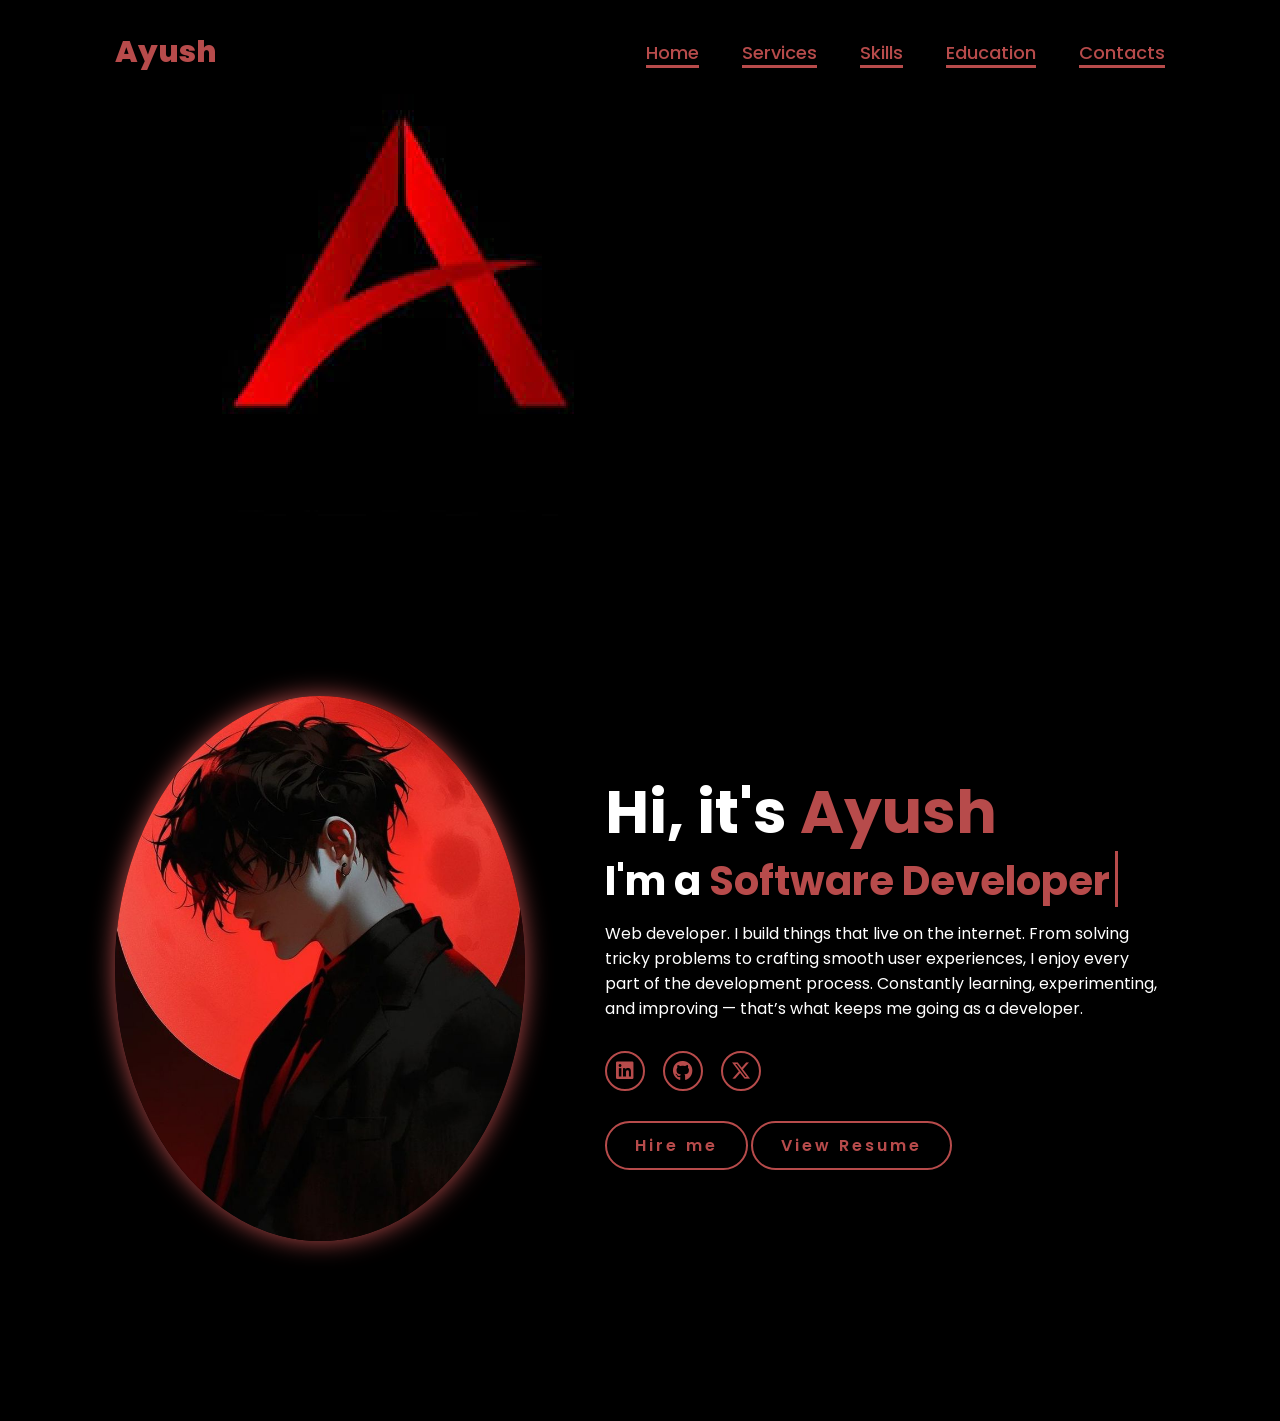
==== index.html @ 991b2d70 "Update favicon link to logo image Replaced favicon link with an image tag for logo." ====
<!DOCTYPE html>
<html lang="en">
<head>
    <meta charset="UTF-8">
    <meta name="viewport" content="width=device-width, initial-scale=1.0">
    <link rel="stylesheet" href="https://cdnjs.cloudflare.com/ajax/libs/font-awesome/6.5.2/css/all.min.css">
    <link rel="stylesheet" href="style.css">
  <img src="image.jpg" alt="Ayush logo image">
    <title>Ayush-Portfolio</title>
</head>
<body>
    <header>
        <a href="#" class="logo">Ayush</a>
        <nav>
            <a href="#" class="active">Home</a>
             <a href="#" class="active">Services</a>
              <a href="#" class="active">Skills</a>
               <a href="#" class="active">Education</a>
                <a href="#" class="active">Contacts</a>

        </nav>
    </header>

    <section class="home">
        <div class="home-img">
            <img src="main.jpg" alt="Ayush profile image">

        </div>
        <div class="home-content">
        <h1> Hi, it's <span>Ayush</span></h1>
        <h3 class="typing-text">I'm a <span></span></h3>
        <p>Web developer. I build things that live on the internet. From solving tricky problems to crafting smooth user experiences, I enjoy every part of the development process. Constantly learning, experimenting, and improving — that’s what keeps me going as a developer.</p>
        <div class="social-icons">

         <a href="https://www.linkedin.com/in/ayush-gopal-a963b8296/"><i class="fa-brands fa-linkedin"></i></a>
         <a href="https://github.com/ayushgopal17"><i class="fa-brands fa-github"></i></a>
         <a href="https://x.com/iamAyushgopal"><i class="fa-brands fa-x-twitter"></i></a>
            


        </div>
                <a href="mailto:ayushgopal17@gmail.com?subject=Hiring%20Opportunity&body=Hi%20Ayush," class="btn">
    Hire me
</a>
<a href="https://drive.google.com/file/d/1-T6yErHjsQB55HGmi9FDxPvSMKHCMNSR/view?usp=drive_link" target="_blank" class="btn">View Resume</a>
    </div>
    </section>
</body>
</html>
---- style.css ----
@import url('https://fonts.googleapis.com/css2?family=Poppins:wght@100;200;300;400;500;600&display=swap');


*{
    margin: 0;
    padding: 0;
    box-sizing: border-box;
    text-decoration: none;
    border: none;
    outline: none;
    font-family: 'Poppins',sans-serif;

}

html{
    font-size: 62.5%;

}

body{
    width: 100%;
    height: 100vh;
    overflow-x: hidden;
    background-color: black;
    color: white;

}

header{
    margin-top: 20px;
    position: fixed;
    top:0;
    left:0;
    width: 100%;
    padding: 1rem 9%;
    background: transparent;
    filter: drop-shadow(0 0 10px #000);
    display: flex;
    justify-content: space-between;
    align-items: center;
    z-index: 100;

}

.logo{
    font-size: 3rem;
    color: #b74b4b;
    font-weight: 800;
    cursor: pointer;
    transition: 0.5s ease;

}

.logo:hover{
    transform: scale(1.1);
}

nav a{
font-size: 1.8rem;
color: white;
margin-left: 4rem;
font-weight: 500;
transition: 0.3s ease;
border-bottom: 3px solid transparent;
}
nav a:hover,
nav a.active{
    color: #b74b4b;
    border-bottom: 3px solid #b74b4b;
}

@media(max-width:995px){
    nav{
        position: absolute;
        display: none;
        top:0;
        right:0;
        width:40%;
        border-left: 3px solid #b74b4b;
        border-bottom:3px solid #b74b4b ;
        border-bottom-left-radius: 2rem;

        padding: 1rem ;
        border-top:0.1rem solid rgba(0,0,0,0.1);

    }
 
    nav.active{
        display: block;
    }

    nav a{
        display: block;
        font-size: 2rem;
        margin: 3rem 0;
    }
    
    nav a:hover,
    nav a.active{
        padding: 1rem;
        border-radius: 0.5rem;
        border-bottom: 0.5rem solid #b74b4b;
     }
}
section{
    min-height: 100vh;
    padding: 5rem 9% 5rem;

}

.home{
    display: flex;
    justify-content: center;
    align-items: center;
    gap:8rem;
    background-color: black;

}

.home .home-content h1{

    font-size: 6rem;
    font-weight: 700;
    line-height: 1.3;

}
span{
    color: #b74b4b;
}

.home-content h3{
    font-size: 4rem;
    margin-bottom: 1rem;
    font-weight: 700;
}

.home-content p{
    font-size: 1.6rem;

}

.home-img {
border-radius: 50%;

}

.home-img img {
    position: relative;
    width: 32vw;
border-radius: 50%;
box-shadow: 0 0 25px  #b74b4b;
cursor: pointer;
transition: 0.2s linear;
}

.home-img img:hover{
    font-size: 1.8rem;
    font-weight: 500;
}

.social-icons a{
    display: inline-flex;
    justify-content: center;
    align-items: center;
    width: 4rem;
    height: 4rem;
    background-color: transparent;
    border: 0.2rem solid #b74b4b;
    font-size: 2rem ;
    border-radius: 50%;
    margin: 3rem 1.5rem 3rem 0;
    transition:0.3s ease;
    color: #b74b4b;

}

.social-icons a:hover{
    color: black;
    transform: scale(1.3) translateY(-5px);
    background-color: #b74b4b;
    box-shadow: 0  0 25px #b74b4b;
}

.btn{
    display: inline-block;
    padding: 1rem 2.8rem;
    background-color: black;
    border-radius: 4rem;
    font-size: 1.6rem;
    color: #b74b4b;
    letter-spacing: 0.3rem;
    font-weight: 600;
    border: 2px solid #b74b4b;
    transition: 0.3s ease;
    cursor: pointer;


}

.btn:hover{

    transform: scale3d(1.03);
    background-color: #b74b4b;
    color: black;
    box-shadow: 0 0 25px #b74b4b;

}

.typing-text{
    font-size: 34px;
    font-weight: 600;
    min-width: 280px;
}

.typing-text span{
position: relative;
}

.typing-text span::before{
    content: "Software Developer";
    color: #b74b4b;
    animation: words 20s infinite;
}

.typing-text span::after{
    content: "";
    position: absolute;
    height: 100%;
    border-left: 3px solid #b74b4b;
    right: -8px;
    animation: cursor 0.6s infinite;
}

@keyframes cursor {
    to{
        border-left: 3px solid #b74b4b;
    }
    
}

@keyframes words {
    0%,20%{
        content: "WEB Developer";
    }
    
    
    81%,100%{
        content: "Open Source Contributor";
    }
    61%,80%{
        content: "Devops Aspirant";
    }
    21%,40%{
        content: "BACKEND Developer";
    }

}

@media(max-width:1000px){
    .home{
        gap:4rem;
    }
}

@media(max-width:995px){
    .home{
        flex-direction: column;
        margin: 5rem 4rem;

    }
    .home .home-content h3{
        font-size: 2.5rem;
    }
   .home-content h1{
    font-size: 5rem;

   }

   .home-img img{
    width:70vw;
    margin-top: 4rem;

   }
}
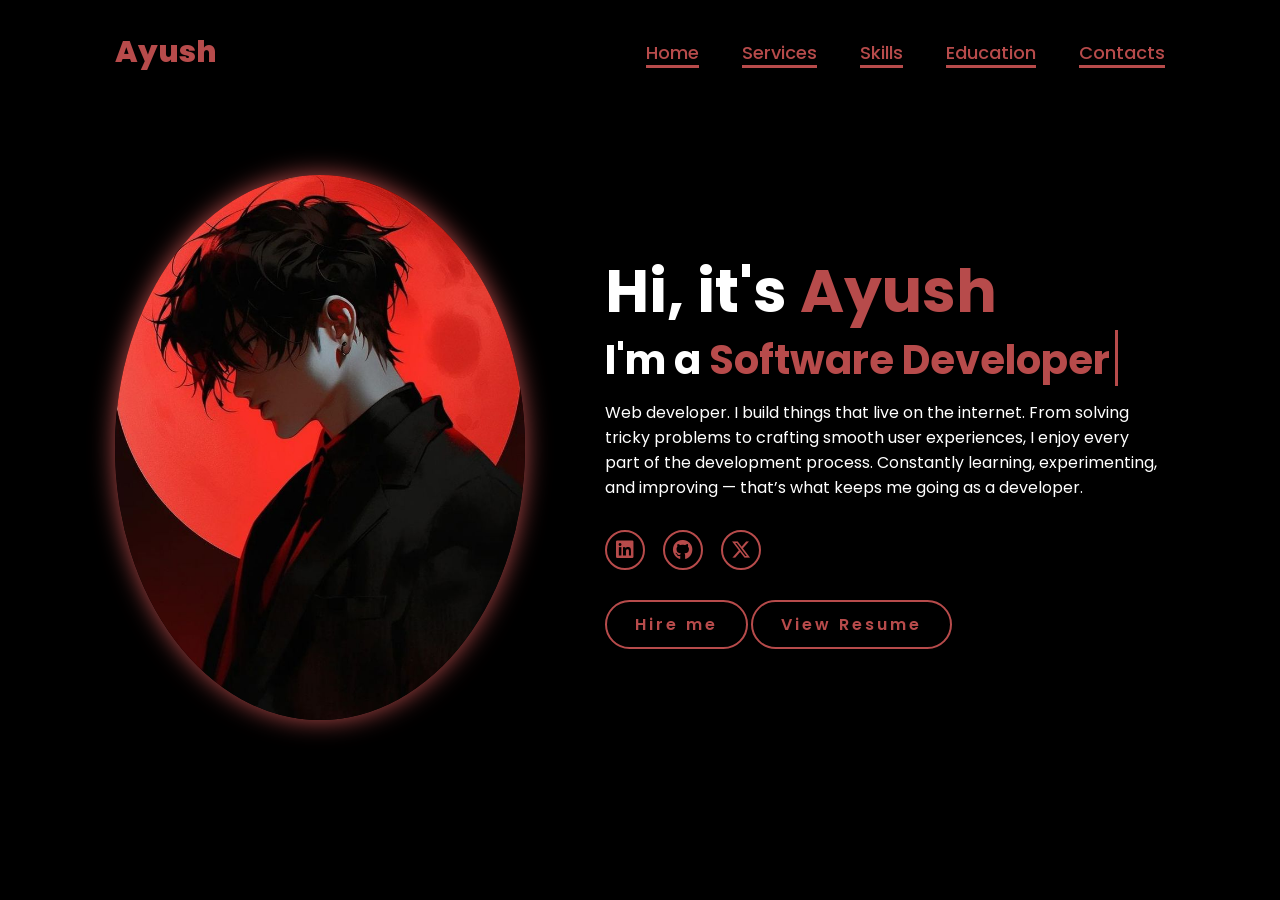
==== commit d91db1d0: "Update favicon link in index.html Replaced logo image with favicon link in the head section." ====
--- a/index.html
+++ b/index.html
@@ -5,7 +5,7 @@
     <meta name="viewport" content="width=device-width, initial-scale=1.0">
     <link rel="stylesheet" href="https://cdnjs.cloudflare.com/ajax/libs/font-awesome/6.5.2/css/all.min.css">
     <link rel="stylesheet" href="style.css">
-  <img src="image.jpg" alt="Ayush logo image">
+    <link rel="icon" href="image.jpg">
     <title>Ayush-Portfolio</title>
 </head>
 <body>
--- a/style.css
+++ b/style.css
@@ -248,7 +248,7 @@
         content: "Open Source Contributor";
     }
     61%,80%{
-        content: "Devops Aspirant";
+        content: "Devops Learner";
     }
     21%,40%{
         content: "BACKEND Developer";
@@ -281,4 +281,4 @@
     margin-top: 4rem;
 
    }
-}+}
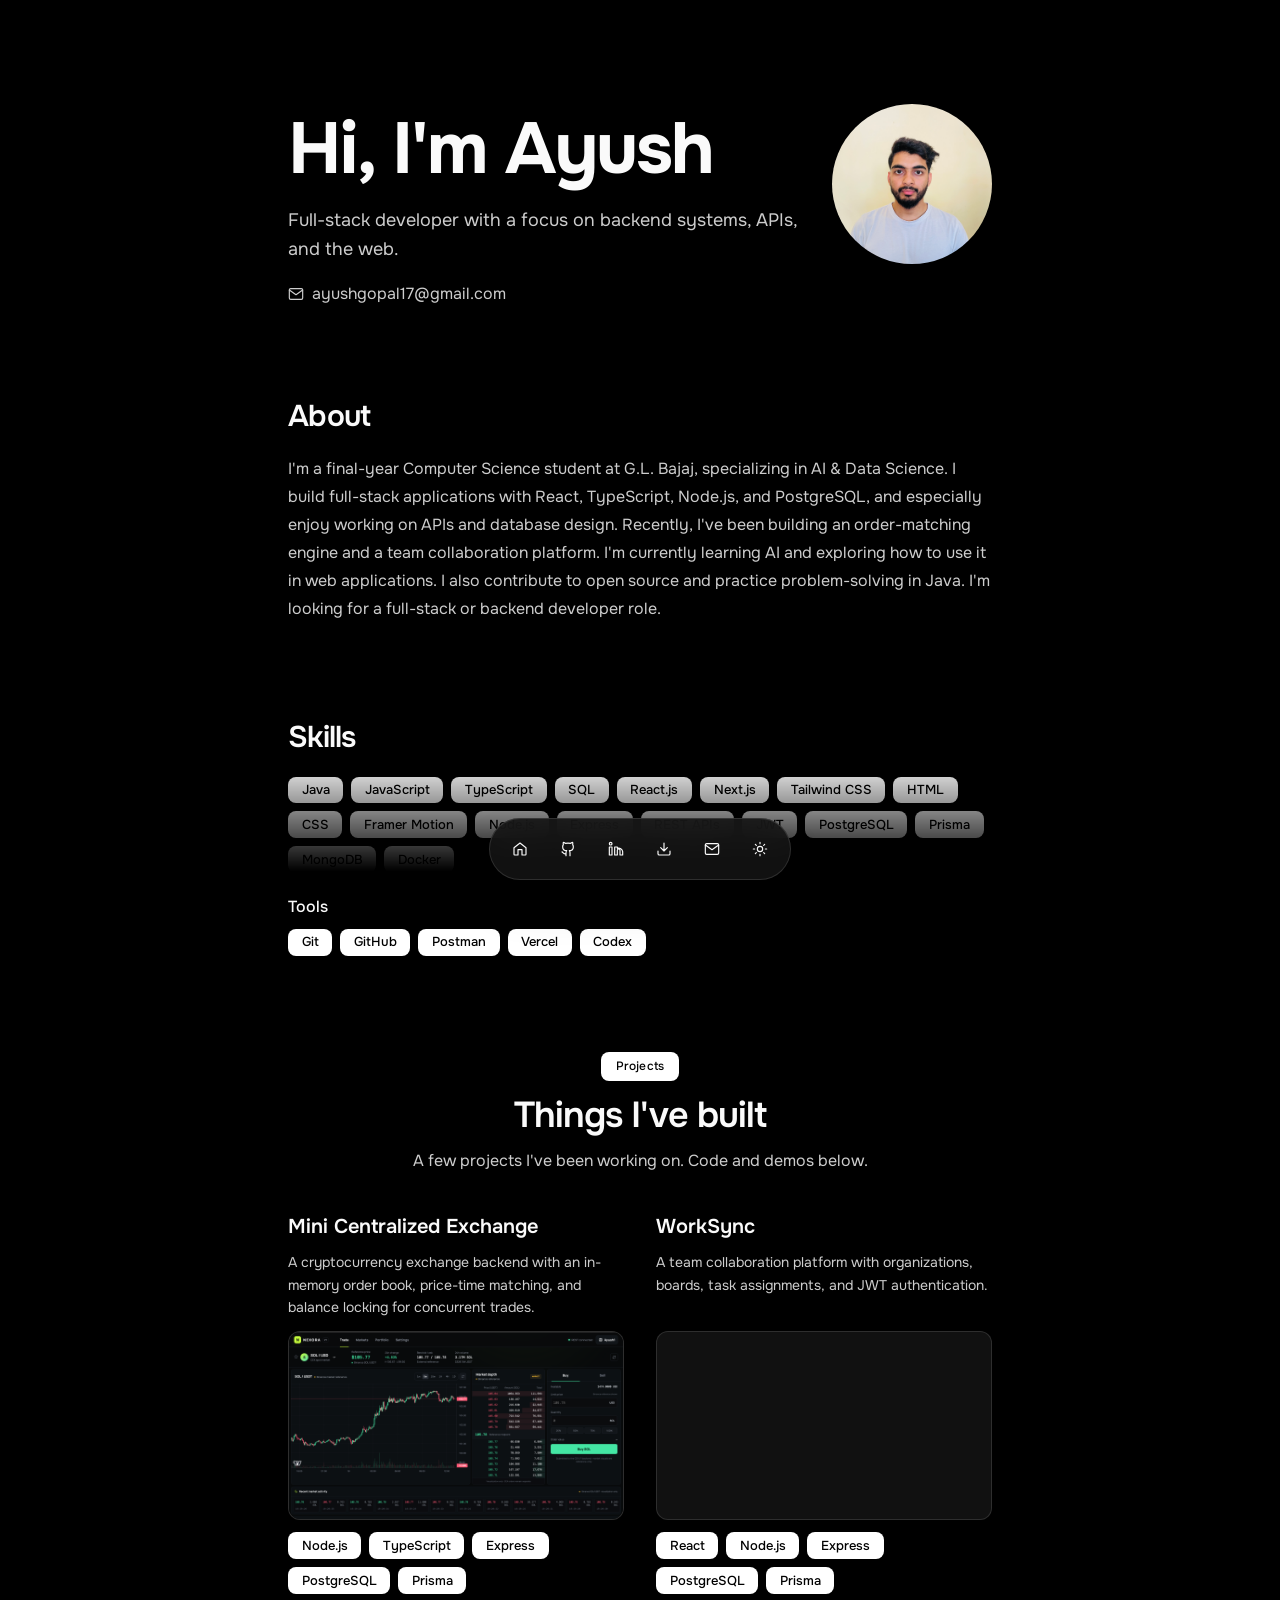
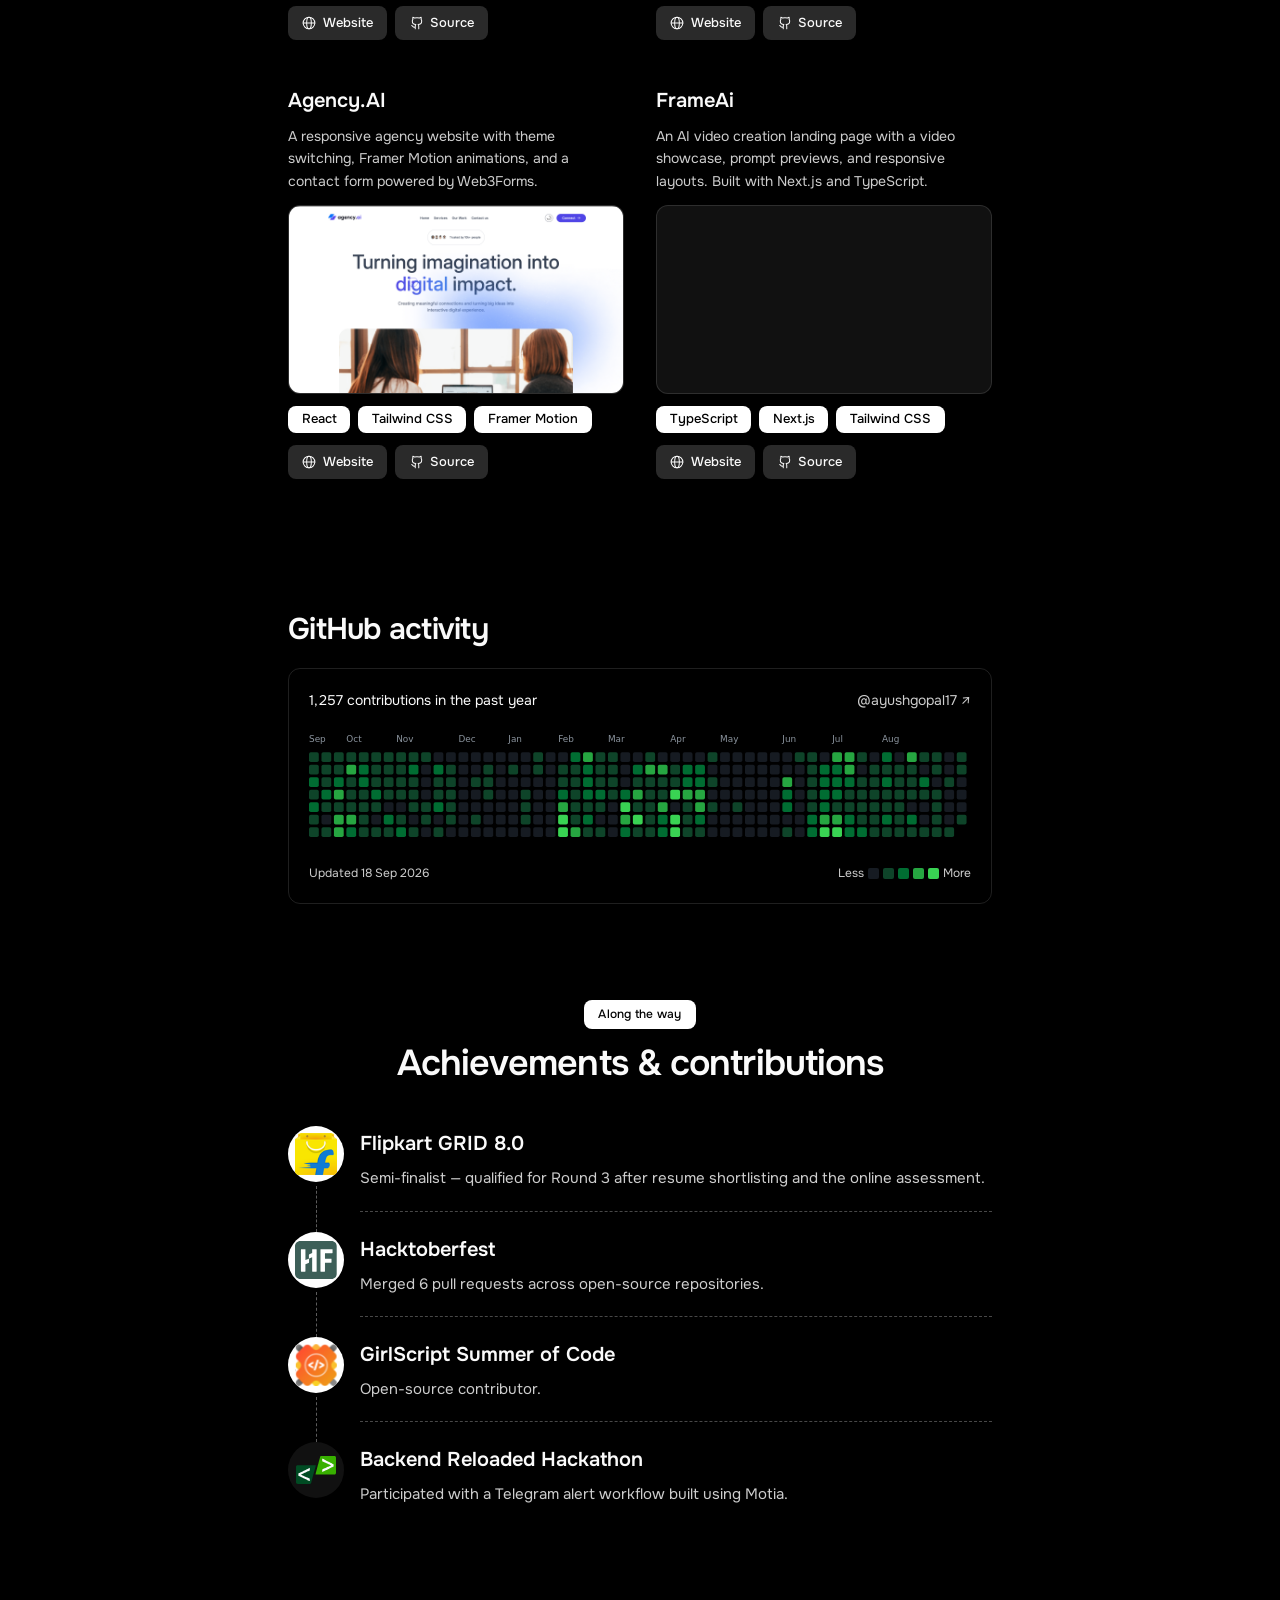
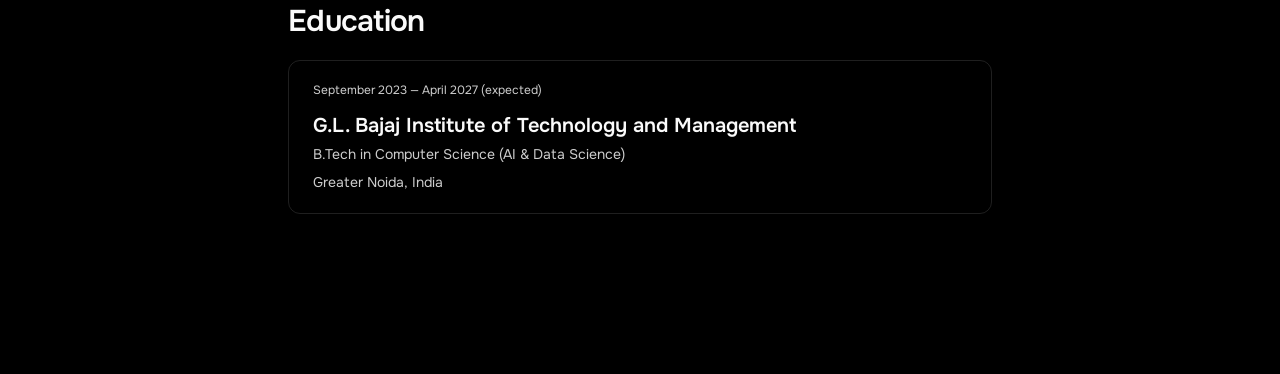
==== commit 1374426f: "made portfolio v2" ====
--- a/index.html
+++ b/index.html
@@ -1,49 +1,51 @@
-<!DOCTYPE html>
-<html lang="en">
+<!doctype html>
+<html lang="en" class="dark">
 <head>
-    <meta charset="UTF-8">
-    <meta name="viewport" content="width=device-width, initial-scale=1.0">
-    <link rel="stylesheet" href="https://cdnjs.cloudflare.com/ajax/libs/font-awesome/6.5.2/css/all.min.css">
-    <link rel="stylesheet" href="style.css">
-    <link rel="icon" href="image.jpg">
-    <title>Ayush-Portfolio</title>
+<meta charset="UTF-8">
+<meta name="viewport" content="width=device-width, initial-scale=1">
+<meta name="theme-color" content="#000000">
+<meta name="description" content="Ayush Gopal — full-stack and backend developer working with TypeScript, React, Node.js, and PostgreSQL.">
+<title>Ayush Gopal — Full-stack Developer</title>
+<link rel="icon" href="favicon.svg" type="image/svg+xml">
+<link rel="preconnect" href="https://fonts.googleapis.com">
+<link rel="preconnect" href="https://fonts.gstatic.com" crossorigin>
+<link href="https://fonts.googleapis.com/css2?family=Onest:wght@400;500;600;700&display=swap" rel="stylesheet">
+<link rel="stylesheet" href="style.css">
+<script src="script.js" defer></script>
 </head>
 <body>
-    <header>
-        <a href="#" class="logo">Ayush</a>
-        <nav>
-            <a href="#" class="active">Home</a>
-             <a href="#" class="active">Services</a>
-              <a href="#" class="active">Skills</a>
-               <a href="#" class="active">Education</a>
-                <a href="#" class="active">Contacts</a>
-
-        </nav>
-    </header>
-
-    <section class="home">
-        <div class="home-img">
-            <img src="main.jpg" alt="Ayush profile image">
-
-        </div>
-        <div class="home-content">
-        <h1> Hi, it's <span>Ayush</span></h1>
-        <h3 class="typing-text">I'm a <span></span></h3>
-        <p>Web developer. I build things that live on the internet. From solving tricky problems to crafting smooth user experiences, I enjoy every part of the development process. Constantly learning, experimenting, and improving — that’s what keeps me going as a developer.</p>
-        <div class="social-icons">
-
-         <a href="https://www.linkedin.com/in/ayush-gopal-a963b8296/"><i class="fa-brands fa-linkedin"></i></a>
-         <a href="https://github.com/ayushgopal17"><i class="fa-brands fa-github"></i></a>
-         <a href="https://x.com/iamAyushgopal"><i class="fa-brands fa-x-twitter"></i></a>
-            
-
-
-        </div>
-                <a href="mailto:ayushgopal17@gmail.com?subject=Hiring%20Opportunity&body=Hi%20Ayush," class="btn">
-    Hire me
-</a>
-<a href="https://drive.google.com/file/d/1-T6yErHjsQB55HGmi9FDxPvSMKHCMNSR/view?usp=drive_link" target="_blank" class="btn">View Resume</a>
-    </div>
-    </section>
+<a class="skip-link" href="#main">Skip to content</a>
+<main id="main">
+<section class="hero" id="home">
+<div class="hero-copy"><h1>Hi, I'm Ayush</h1><p class="tagline">Full-stack developer with a focus on backend systems, APIs, and the web.</p>
+<button class="email-button" data-copy-email><svg viewBox="0 0 24 24" fill="none" stroke="currentColor" stroke-width="1.75" stroke-linecap="round" stroke-linejoin="round" aria-hidden="true"><rect x="2" y="4" width="20" height="16" rx="2"/><path d="m22 6-10 7L2 6"/></svg><span>ayushgopal17@gmail.com</span></button></div>
+<img class="avatar" src="assets/profile.jpg" alt="Ayush Gopal" width="160" height="160">
+</section>
+<section id="about" class="reveal"><h2>About</h2><p class="about-copy">I'm a final-year Computer Science student at G.L. Bajaj, specializing in AI & Data Science. I build full-stack applications with React, TypeScript, Node.js, and PostgreSQL, and especially enjoy working on APIs and database design. Recently, I've been building an order-matching engine and a team collaboration platform. I'm currently learning AI and exploring how to use it in web applications. I also contribute to open source and practice problem-solving in Java. I'm looking for a full-stack or backend developer role.</p></section>
+<section id="skills" class="reveal"><h2>Skills</h2><div class="tags skills"><span class="pill-tag">Java</span><span class="pill-tag">JavaScript</span><span class="pill-tag">TypeScript</span><span class="pill-tag">SQL</span><span class="pill-tag">React.js</span><span class="pill-tag">Next.js</span><span class="pill-tag">Tailwind CSS</span><span class="pill-tag">HTML</span><span class="pill-tag">CSS</span><span class="pill-tag">Framer Motion</span><span class="pill-tag">Node.js</span><span class="pill-tag">Express</span><span class="pill-tag">REST APIs</span><span class="pill-tag">JWT</span><span class="pill-tag">PostgreSQL</span><span class="pill-tag">Prisma</span><span class="pill-tag">MongoDB</span><span class="pill-tag">Docker</span></div><h3 class="tools-heading">Tools</h3><div class="tags"><span class="pill-tag">Git</span><span class="pill-tag">GitHub</span><span class="pill-tag">Postman</span><span class="pill-tag">Vercel</span><span class="pill-tag">Codex</span></div></section>
+<section id="projects"><div class="section-heading reveal"><span class="section-badge">Projects</span><h2>Things I've built</h2><p>A few projects I've been working on. Code and demos below.</p></div><div class="projects"><article class="project reveal"><h3>Mini Centralized Exchange</h3><p>A cryptocurrency exchange backend with an in-memory order book, price-time matching, and balance locking for concurrent trades.</p><a class="project-preview preview-exchange" href="https://centralised-exchange-one.vercel.app" target="_blank" rel="noopener noreferrer" aria-label="Visit Mini Centralized Exchange live website"><img src="assets/projects/exchange.png" alt="Mini Centralized Exchange website screenshot" width="2880" height="1800" loading="lazy" decoding="async"></a><div class="tags"><span class="pill-tag">Node.js</span><span class="pill-tag">TypeScript</span><span class="pill-tag">Express</span><span class="pill-tag">PostgreSQL</span><span class="pill-tag">Prisma</span></div><div class="project-links"><a class="link-pill" href="https://centralised-exchange-one.vercel.app" target="_blank" rel="noopener noreferrer"><svg viewBox="0 0 24 24" fill="none" stroke="currentColor" stroke-width="1.75" stroke-linecap="round" stroke-linejoin="round" aria-hidden="true"><circle cx="12" cy="12" r="10"/><ellipse cx="12" cy="12" rx="4" ry="10"/><path d="M2 12h20"/></svg>Website</a><a class="link-pill" href="https://github.com/ayushgopal17/cex-v1" target="_blank" rel="noopener noreferrer"><svg viewBox="0 0 24 24" fill="none" stroke="currentColor" stroke-width="1.75" stroke-linecap="round" stroke-linejoin="round" aria-hidden="true"><path d="M9 19c-4.3 1.3-4.3-2.2-6-2.7M15 22v-4a4.8 4.8 0 0 0-1-3.5c3 0 6-2 6-5.5.08-1.25-.27-2.48-1-3.5.28-1.15.28-2.35 0-3.5 0 0-1 0-3 1.5-2.64-.5-5.36-.5-8 0C6 2 5 2 5 2c-.3 1.15-.3 2.35 0 3.5A5.4 5.4 0 0 0 4 9c0 3.5 3 5.5 6 5.5-.7.9-1 2-1 3.5v4"/></svg>Source</a></div></article>
+<article class="project reveal"><h3>WorkSync</h3><p>A team collaboration platform with organizations, boards, task assignments, and JWT authentication.</p><a class="project-preview preview-worksync" href="https://work-sync-peach.vercel.app" target="_blank" rel="noopener noreferrer" aria-label="Visit WorkSync live website"><img src="assets/projects/worksync.png" alt="WorkSync website screenshot" width="2880" height="1800" loading="lazy" decoding="async"></a><div class="tags"><span class="pill-tag">React</span><span class="pill-tag">Node.js</span><span class="pill-tag">Express</span><span class="pill-tag">PostgreSQL</span><span class="pill-tag">Prisma</span></div><div class="project-links"><a class="link-pill" href="https://work-sync-peach.vercel.app" target="_blank" rel="noopener noreferrer"><svg viewBox="0 0 24 24" fill="none" stroke="currentColor" stroke-width="1.75" stroke-linecap="round" stroke-linejoin="round" aria-hidden="true"><circle cx="12" cy="12" r="10"/><ellipse cx="12" cy="12" rx="4" ry="10"/><path d="M2 12h20"/></svg>Website</a><a class="link-pill" href="https://github.com/ayushgopal17/WorkSync" target="_blank" rel="noopener noreferrer"><svg viewBox="0 0 24 24" fill="none" stroke="currentColor" stroke-width="1.75" stroke-linecap="round" stroke-linejoin="round" aria-hidden="true"><path d="M9 19c-4.3 1.3-4.3-2.2-6-2.7M15 22v-4a4.8 4.8 0 0 0-1-3.5c3 0 6-2 6-5.5.08-1.25-.27-2.48-1-3.5.28-1.15.28-2.35 0-3.5 0 0-1 0-3 1.5-2.64-.5-5.36-.5-8 0C6 2 5 2 5 2c-.3 1.15-.3 2.35 0 3.5A5.4 5.4 0 0 0 4 9c0 3.5 3 5.5 6 5.5-.7.9-1 2-1 3.5v4"/></svg>Source</a></div></article>
+<article class="project reveal"><h3>Agency.AI</h3><p>A responsive agency website with theme switching, Framer Motion animations, and a contact form powered by Web3Forms.</p><a class="project-preview preview-agency" href="https://agency-ai-eight-chi.vercel.app" target="_blank" rel="noopener noreferrer" aria-label="Visit Agency.AI live website"><img src="assets/projects/agency.png" alt="Agency.AI website screenshot" width="2880" height="1800" loading="lazy" decoding="async"></a><div class="tags"><span class="pill-tag">React</span><span class="pill-tag">Tailwind CSS</span><span class="pill-tag">Framer Motion</span></div><div class="project-links"><a class="link-pill" href="https://agency-ai-eight-chi.vercel.app" target="_blank" rel="noopener noreferrer"><svg viewBox="0 0 24 24" fill="none" stroke="currentColor" stroke-width="1.75" stroke-linecap="round" stroke-linejoin="round" aria-hidden="true"><circle cx="12" cy="12" r="10"/><ellipse cx="12" cy="12" rx="4" ry="10"/><path d="M2 12h20"/></svg>Website</a><a class="link-pill" href="https://github.com/ayushgopal17/Agency-ai" target="_blank" rel="noopener noreferrer"><svg viewBox="0 0 24 24" fill="none" stroke="currentColor" stroke-width="1.75" stroke-linecap="round" stroke-linejoin="round" aria-hidden="true"><path d="M9 19c-4.3 1.3-4.3-2.2-6-2.7M15 22v-4a4.8 4.8 0 0 0-1-3.5c3 0 6-2 6-5.5.08-1.25-.27-2.48-1-3.5.28-1.15.28-2.35 0-3.5 0 0-1 0-3 1.5-2.64-.5-5.36-.5-8 0C6 2 5 2 5 2c-.3 1.15-.3 2.35 0 3.5A5.4 5.4 0 0 0 4 9c0 3.5 3 5.5 6 5.5-.7.9-1 2-1 3.5v4"/></svg>Source</a></div></article>
+<article class="project reveal"><h3>FrameAi</h3><p>An AI video creation landing page with a video showcase, prompt previews, and responsive layouts. Built with Next.js and TypeScript.</p><a class="project-preview preview-frameai" href="https://frame-ai-ruddy.vercel.app" target="_blank" rel="noopener noreferrer" aria-label="Visit FrameAi live website"><img src="assets/projects/frameai.png" alt="FrameAi website screenshot" width="2880" height="1800" loading="lazy" decoding="async"></a><div class="tags"><span class="pill-tag">TypeScript</span><span class="pill-tag">Next.js</span><span class="pill-tag">Tailwind CSS</span></div><div class="project-links"><a class="link-pill" href="https://frame-ai-ruddy.vercel.app" target="_blank" rel="noopener noreferrer"><svg viewBox="0 0 24 24" fill="none" stroke="currentColor" stroke-width="1.75" stroke-linecap="round" stroke-linejoin="round" aria-hidden="true"><circle cx="12" cy="12" r="10"/><ellipse cx="12" cy="12" rx="4" ry="10"/><path d="M2 12h20"/></svg>Website</a><a class="link-pill" href="https://github.com/ayushgopal17/FrameAi" target="_blank" rel="noopener noreferrer"><svg viewBox="0 0 24 24" fill="none" stroke="currentColor" stroke-width="1.75" stroke-linecap="round" stroke-linejoin="round" aria-hidden="true"><path d="M9 19c-4.3 1.3-4.3-2.2-6-2.7M15 22v-4a4.8 4.8 0 0 0-1-3.5c3 0 6-2 6-5.5.08-1.25-.27-2.48-1-3.5.28-1.15.28-2.35 0-3.5 0 0-1 0-3 1.5-2.64-.5-5.36-.5-8 0C6 2 5 2 5 2c-.3 1.15-.3 2.35 0 3.5A5.4 5.4 0 0 0 4 9c0 3.5 3 5.5 6 5.5-.7.9-1 2-1 3.5v4"/></svg>Source</a></div></article>
+</div></section>
+<section id="activity" class="reveal"><h2>GitHub activity</h2><div class="activity-card"><div class="activity-heading"><span id="contribution-count">1,257 contributions in the past year</span><a href="https://github.com/ayushgopal17" target="_blank" rel="noopener noreferrer">@ayushgopal17 ↗</a></div><div class="activity-scroll" tabindex="0" role="region" aria-label="GitHub contribution calendar, scroll horizontally on small screens"><img src="assets/github-activity.svg" width="744" height="130" alt="Ayush Gopal’s daily GitHub contributions over the past year" loading="lazy"></div><div class="activity-footer"><span id="activity-updated">Updated 18 Sep 2026</span><div class="activity-legend" aria-label="Contribution intensity from less to more">Less <i></i><i></i><i></i><i></i><i></i> More</div></div></div></section>
+<section id="achievements"><div class="section-heading reveal"><span class="section-badge">Along the way</span><h2>Achievements & contributions</h2></div><div class="roadmap">
+<article class="roadmap-entry reveal"><div class="roadmap-rail"><span class="roadmap-node logo-node"><img src="assets/logos/flipkart.png" alt="Flipkart logo" width="56" height="56" loading="lazy"></span><span class="roadmap-spine"></span></div><div class="roadmap-body"><h3>Flipkart GRID 8.0</h3><p>Semi-finalist — qualified for Round 3 after resume shortlisting and the online assessment.</p><div class="roadmap-separator"></div></div></article>
+<article class="roadmap-entry reveal"><div class="roadmap-rail"><span class="roadmap-node logo-node"><img src="assets/logos/hacktoberfest.svg" alt="Hacktoberfest logo" width="56" height="56" loading="lazy"></span><span class="roadmap-spine"></span></div><div class="roadmap-body"><h3>Hacktoberfest</h3><p>Merged 6 pull requests across open-source repositories.</p><div class="roadmap-separator"></div></div></article>
+<article class="roadmap-entry reveal"><div class="roadmap-rail"><span class="roadmap-node logo-node"><img src="assets/logos/gssoc-orange.svg" alt="GirlScript Summer of Code logo" width="56" height="56" loading="lazy"></span><span class="roadmap-spine"></span></div><div class="roadmap-body"><h3>GirlScript Summer of Code</h3><p>Open-source contributor.</p><div class="roadmap-separator"></div></div></article>
+<article class="roadmap-entry reveal"><div class="roadmap-rail"><span class="roadmap-node logo-node"><img src="assets/logos/wemakedevs.svg" alt="WeMakeDevs logo" width="56" height="56" loading="lazy"></span></div><div class="roadmap-body"><h3>Backend Reloaded Hackathon</h3><p>Participated with a Telegram alert workflow built using Motia.</p></div></article>
+</div></section>
+<section id="education" class="reveal"><h2>Education</h2><article class="bordered-card"><p class="date">September 2023 — April 2027 (expected)</p><h3>G.L. Bajaj Institute of Technology and Management</h3><p>B.Tech in Computer Science (AI & Data Science)</p><p>Greater Noida, India</p></article></section>
+</main>
+<div class="bottom-fade" aria-hidden="true"></div>
+<nav class="dock" aria-label="Site navigation">
+<a href="#home" aria-label="Home" data-tooltip="Home"><svg viewBox="0 0 24 24" fill="none" stroke="currentColor" stroke-width="1.75" stroke-linecap="round" stroke-linejoin="round" aria-hidden="true"><path d="m3 10 9-7 9 7v10a1 1 0 0 1-1 1h-5v-8H9v8H4a1 1 0 0 1-1-1z"/></svg></a>
+<a href="https://github.com/ayushgopal17" target="_blank" rel="noopener noreferrer" aria-label="GitHub" data-tooltip="GitHub"><svg viewBox="0 0 24 24" fill="none" stroke="currentColor" stroke-width="1.75" stroke-linecap="round" stroke-linejoin="round" aria-hidden="true"><path d="M9 19c-4.3 1.3-4.3-2.2-6-2.7M15 22v-4a4.8 4.8 0 0 0-1-3.5c3 0 6-2 6-5.5.08-1.25-.27-2.48-1-3.5.28-1.15.28-2.35 0-3.5 0 0-1 0-3 1.5-2.64-.5-5.36-.5-8 0C6 2 5 2 5 2c-.3 1.15-.3 2.35 0 3.5A5.4 5.4 0 0 0 4 9c0 3.5 3 5.5 6 5.5-.7.9-1 2-1 3.5v4"/></svg></a>
+<a href="https://www.linkedin.com/in/ayush-gopal-a963b8296/" target="_blank" rel="noopener noreferrer" aria-label="LinkedIn" data-tooltip="LinkedIn"><svg viewBox="0 0 24 24" fill="none" stroke="currentColor" stroke-width="1.75" stroke-linecap="round" stroke-linejoin="round" aria-hidden="true"><rect x="2" y="9" width="4" height="12"/><circle cx="4" cy="4" r="2"/><path d="M10 21V9h4v2a6 6 0 0 1 8 5v5h-4v-7a2 2 0 0 0-4 0v7z"/></svg></a>
+<a href="https://drive.google.com/file/d/1-T6yErHjsQB55HGmi9FDxPvSMKHCMNSR/view" target="_blank" rel="noopener noreferrer" aria-label="View resume" data-tooltip="Resume"><svg viewBox="0 0 24 24" fill="none" stroke="currentColor" stroke-width="1.75" stroke-linecap="round" stroke-linejoin="round" aria-hidden="true"><path d="M21 15v4a2 2 0 0 1-2 2H5a2 2 0 0 1-2-2v-4M12 3v12m-5-5 5 5 5-5"/></svg></a>
+<button data-copy-email aria-label="Copy email" data-tooltip="Copy email"><svg viewBox="0 0 24 24" fill="none" stroke="currentColor" stroke-width="1.75" stroke-linecap="round" stroke-linejoin="round" aria-hidden="true"><rect x="2" y="4" width="20" height="16" rx="2"/><path d="m22 6-10 7L2 6"/></svg></button>
+<button id="theme-toggle" aria-label="Switch to light mode" data-tooltip="Toggle theme"><svg viewBox="0 0 24 24" fill="none" stroke="currentColor" stroke-width="1.75" stroke-linecap="round" stroke-linejoin="round" aria-hidden="true"><circle cx="12" cy="12" r="4"/><path d="M12 2v2m0 16v2M2 12h2m16 0h2M5 5l1.5 1.5m11 11L19 19M5 19l1.5-1.5m11-11L19 5"/></svg></button>
+</nav>
+<div id="copy-status" class="toast" role="status" aria-live="polite"></div>
 </body>
 </html>
--- a/style.css
+++ b/style.css
@@ -1,284 +1,156 @@
-@import url('https://fonts.googleapis.com/css2?family=Poppins:wght@100;200;300;400;500;600&display=swap');
-
-
-*{
-    margin: 0;
-    padding: 0;
-    box-sizing: border-box;
-    text-decoration: none;
-    border: none;
-    outline: none;
-    font-family: 'Poppins',sans-serif;
-
+:root {
+  color-scheme: dark;
+  --bg: #000;
+  --fg: #fafafa;
+  --muted-fg: #cdcdcd;
+  --pill-bg: #fff;
+  --pill-fg: #000;
+  --link-bg: #2a2a2a;
+  --border: #ffffff1f;
+  --dock-bg: #141414e0;
+}
+:root.light {
+  color-scheme: light;
+  --bg: #fff;
+  --fg: #0a0a0a;
+  --muted-fg: #3a3a3a;
+  --pill-bg: #0a0a0a;
+  --pill-fg: #fff;
+  --link-bg: #e5e5e5;
+  --border: #0000001f;
+  --dock-bg: #f5f5f5d9;
+}
+* { box-sizing: border-box; }
+html { scroll-behavior: smooth; scroll-padding-top: 32px; }
+body { margin: 0; background: var(--bg); color: var(--fg); font-family: 'Onest', ui-sans-serif, system-ui, sans-serif; font-size: 16px; line-height: 1.625; -webkit-font-smoothing: antialiased; }
+a { color: inherit; text-decoration: none; }
+button { font: inherit; color: inherit; cursor: pointer; }
+button, a { -webkit-tap-highlight-color: transparent; }
+button { border: 0; background: none; }
+a:focus-visible, button:focus-visible { outline: 2px solid var(--fg); outline-offset: 5px; }
+svg { width: 16px; height: 16px; flex-shrink: 0; }
+h1, h2, h3, p { margin: 0; }
+h1, h2, h3 { line-height: 1.25; }
+h2 { font-size: 30px; font-weight: 600; letter-spacing: -.025em; margin-bottom: 20px; }
+h3 { font-size: 20px; font-weight: 600; }
+main { max-width: 768px; margin: 0 auto; padding: 40px 32px 112px; }
+section { padding: 48px 0; min-width: 0; }
+.hero { padding-top: 64px; padding-bottom: 40px; display: flex; justify-content: space-between; align-items: flex-start; gap: 32px; }
+.hero-copy { min-width: 0; flex: 1; }
+h1 { font-size: 72px; font-weight: 700; line-height: 1.25; letter-spacing: -.025em; }
+.tagline { margin-top: 12px; font-size: 18px; line-height: 1.625; color: var(--muted-fg); }
+.avatar { height: 160px; width: 160px; border-radius: 50%; object-fit: cover; object-position: center 28%; flex-shrink: 0; }
+.email-button { display: inline-flex; align-items: center; gap: 8px; color: var(--muted-fg); padding: 0; margin-top: 16px; font-size: 16px; max-width: 100%; }
+.email-button span { overflow-wrap: anywhere; }
+.email-button:hover { opacity: .7; }
+.about-copy { color: var(--muted-fg); line-height: 1.75; }
+.tags { display: flex; flex-wrap: wrap; gap: 8px; }
+.pill-tag { display: inline-flex; align-items: center; padding: .35rem .85rem; border-radius: 8px; background: var(--pill-bg); color: var(--pill-fg); font-size: 13px; font-weight: 500; line-height: 1.2; }
+.section-heading { text-align: center; margin-bottom: 40px; }
+.section-badge { display: inline-block; background: var(--pill-bg); color: var(--pill-fg); border-radius: 8px; padding: .3rem .9rem; font-size: 12px; font-weight: 500; letter-spacing: .02em; }
+.section-heading h2 { font-size: 36px; margin-top: 12px; margin-bottom: 10px; }
+.section-heading p { color: var(--muted-fg); }
+.projects { display: grid; grid-template-columns: repeat(2, minmax(0, 1fr)); gap: 12px 32px; }
+.project { min-width: 0; display: grid; grid-row: span 5; grid-template-rows: subgrid; row-gap: 12px; padding-bottom: 36px; }
+.project h3 { margin: 0; }
+.project p { font-size: 14px; line-height: 1.625; color: var(--muted-fg); margin: 0; }
+.project .project-status { font-size: 12px; }
+.project .tags { margin: 0; align-content: start; align-items: start; }
+.project-links { display: flex; flex-wrap: wrap; gap: 8px; margin: 0; align-self: start; }
+.link-pill { display: inline-flex; align-items: center; gap: .4rem; padding: .4rem .9rem; border-radius: 8px; background: var(--link-bg); font-size: 13px; font-weight: 500; transition: opacity .2s; }
+.link-pill svg { width: 14px; height: 14px; }
+.link-pill:hover { opacity: .75; }
+.roadmap-entry { display: grid; grid-template-columns: 56px minmax(0, 1fr); column-gap: 16px; }
+.roadmap-rail { display: flex; flex-direction: column; align-items: center; }
+.roadmap-node { width: 56px; height: 56px; border-radius: 50%; flex-shrink: 0; display: grid; place-items: center; background: var(--pill-bg); color: var(--pill-fg); font-size: 14px; font-weight: 600; }
+.roadmap-spine { flex: 1; border-left: 1px dashed color-mix(in srgb, var(--muted-fg) 45%, transparent); min-height: 40px; margin-top: 4px; }
+.roadmap-body { padding: 5px 0 20px; }
+.roadmap-body p { margin-top: 10px; font-size: 15px; color: var(--muted-fg); }
+.roadmap-separator { border-top: 1px dashed color-mix(in srgb, var(--muted-fg) 35%, transparent); margin-top: 20px; }
+.roadmap-entry:last-child .roadmap-body { padding-bottom: 0; }
+.bordered-card { border: 1px solid var(--border); border-radius: 12px; padding: 20px 24px; }
+.bordered-card .date { font-size: 12px; margin: 0 0 12px; }
+.bordered-card p { font-size: 14px; color: var(--muted-fg); margin-top: 5px; }
+.bottom-fade { position: fixed; inset: auto 0 0; height: 144px; background: linear-gradient(to top, var(--bg) 20%, transparent 100%); pointer-events: none; z-index: 5; }
+.dock { position: fixed; bottom: max(20px, env(safe-area-inset-bottom)); left: 50%; transform: translateX(-50%); display: flex; align-items: center; gap: 4px; padding: 8px; border: 1px solid var(--border); border-radius: 999px; background: var(--dock-bg); backdrop-filter: blur(16px); -webkit-backdrop-filter: blur(16px); box-shadow: 0 25px 50px -12px #0004; z-index: 10; }
+.dock a, .dock button { display: grid; place-items: center; width: 44px; height: 44px; border-radius: 50%; position: relative; }
+.dock a:hover, .dock button:hover { background: var(--link-bg); }
+[data-tooltip]::after { content: attr(data-tooltip); position: absolute; bottom: 52px; left: 50%; transform: translateX(-50%); padding: 4px 8px; border-radius: 5px; background: var(--pill-bg); color: var(--pill-fg); font-size: 12px; white-space: nowrap; opacity: 0; pointer-events: none; }
+[data-tooltip]:hover::after, [data-tooltip]:focus-visible::after { opacity: 1; }
+.toast { position: fixed; bottom: 100px; left: 50%; transform: translateX(-50%); background: var(--pill-bg); color: var(--pill-fg); padding: 8px 15px; border-radius: 8px; font-size: 14px; z-index: 15; max-width: calc(100% - 40px); text-align: center; }
+.toast:empty { display: none; }
+.skip-link { position: fixed; top: -100px; left: 20px; padding: 10px; background: var(--pill-bg); color: var(--pill-fg); z-index: 20; }
+.skip-link:focus { top: 10px; }
+.reveal { transition: opacity .6s ease, transform .6s ease, filter .6s ease; }
+.reveal.pending { opacity: 0; transform: translateY(24px); filter: blur(8px); }
+@media (min-width: 1800px) { main { max-width: 1024px; } }
+@media (max-width: 767px) {
+  main { padding: 40px 20px 112px; }
+  section { padding: 40px 0; }
+  .hero { padding-top: 48px; padding-bottom: 40px; flex-direction: column; gap: 24px; }
+  .avatar { order: -1; width: 64px; height: 64px; }
+  h1 { font-size: 32px; }
+  h2 { font-size: 24px; }
+  h3 { font-size: 18px; }
+  .tagline, .email-button { font-size: 16px; }
+  .section-heading { margin-bottom: 32px; }
+  .section-heading h2 { font-size: 30px; }
+  .projects { grid-template-columns: 1fr; gap: 40px; }
+  .project { grid-row: auto; grid-template-rows: auto; padding-bottom: 0; }
+}
+@media (prefers-reduced-motion: reduce) {
+  html { scroll-behavior: auto; }
+  *, *::before, *::after { transition: none !important; }
+  .reveal.pending { opacity: 1; transform: none; filter: none; }
 }
 
-html{
-    font-size: 62.5%;
+/* Original organization marks, kept legible in both themes. */
+.logo-node { background: #fff; overflow: hidden; }
+.logo-node img { display: block; width: 100%; height: 100%; object-fit: contain; padding: 7px; }
+.logo-node img[src$="wemakedevs.svg"] { background: #111; padding: 8px; }
+.project-image { display: block; width: 100%; aspect-ratio: 16 / 9; object-fit: cover; border-radius: 12px; border: 1px solid var(--border); margin: 16px 0; }
 
+/* Frame the supplied originals without altering their contents. */
+.avatar { object-position: 50% 38%; }
+.project-preview {
+  display: block;
+  position: relative;
+  aspect-ratio: 16 / 9;
+  overflow: hidden;
+  border: 1px solid var(--border);
+  border-radius: 12px;
+  margin: 0;
+  align-self: start;
+  background: #111;
+}
+.project-preview img {
+  display: block;
+  position: absolute;
+  width: 100%;
+  height: auto;
+  max-width: none;
+}
+.project-preview img { top: -10.9%; }
+.project-preview:hover { border-color: var(--muted-fg); }
+
+.tools-heading { margin: 24px 0 12px; font-size: 16px; font-weight: 500; }
+
+@media (max-width: 359px) {
+  .dock { gap: 0; padding: 6px; }
 }
 
-body{
-    width: 100%;
-    height: 100vh;
-    overflow-x: hidden;
-    background-color: black;
-    color: white;
-
-}
-
-header{
-    margin-top: 20px;
-    position: fixed;
-    top:0;
-    left:0;
-    width: 100%;
-    padding: 1rem 9%;
-    background: transparent;
-    filter: drop-shadow(0 0 10px #000);
-    display: flex;
-    justify-content: space-between;
-    align-items: center;
-    z-index: 100;
-
-}
-
-.logo{
-    font-size: 3rem;
-    color: #b74b4b;
-    font-weight: 800;
-    cursor: pointer;
-    transition: 0.5s ease;
-
-}
-
-.logo:hover{
-    transform: scale(1.1);
-}
-
-nav a{
-font-size: 1.8rem;
-color: white;
-margin-left: 4rem;
-font-weight: 500;
-transition: 0.3s ease;
-border-bottom: 3px solid transparent;
-}
-nav a:hover,
-nav a.active{
-    color: #b74b4b;
-    border-bottom: 3px solid #b74b4b;
-}
-
-@media(max-width:995px){
-    nav{
-        position: absolute;
-        display: none;
-        top:0;
-        right:0;
-        width:40%;
-        border-left: 3px solid #b74b4b;
-        border-bottom:3px solid #b74b4b ;
-        border-bottom-left-radius: 2rem;
-
-        padding: 1rem ;
-        border-top:0.1rem solid rgba(0,0,0,0.1);
-
-    }
- 
-    nav.active{
-        display: block;
-    }
-
-    nav a{
-        display: block;
-        font-size: 2rem;
-        margin: 3rem 0;
-    }
-    
-    nav a:hover,
-    nav a.active{
-        padding: 1rem;
-        border-radius: 0.5rem;
-        border-bottom: 0.5rem solid #b74b4b;
-     }
-}
-section{
-    min-height: 100vh;
-    padding: 5rem 9% 5rem;
-
-}
-
-.home{
-    display: flex;
-    justify-content: center;
-    align-items: center;
-    gap:8rem;
-    background-color: black;
-
-}
-
-.home .home-content h1{
-
-    font-size: 6rem;
-    font-weight: 700;
-    line-height: 1.3;
-
-}
-span{
-    color: #b74b4b;
-}
-
-.home-content h3{
-    font-size: 4rem;
-    margin-bottom: 1rem;
-    font-weight: 700;
-}
-
-.home-content p{
-    font-size: 1.6rem;
-
-}
-
-.home-img {
-border-radius: 50%;
-
-}
-
-.home-img img {
-    position: relative;
-    width: 32vw;
-border-radius: 50%;
-box-shadow: 0 0 25px  #b74b4b;
-cursor: pointer;
-transition: 0.2s linear;
-}
-
-.home-img img:hover{
-    font-size: 1.8rem;
-    font-weight: 500;
-}
-
-.social-icons a{
-    display: inline-flex;
-    justify-content: center;
-    align-items: center;
-    width: 4rem;
-    height: 4rem;
-    background-color: transparent;
-    border: 0.2rem solid #b74b4b;
-    font-size: 2rem ;
-    border-radius: 50%;
-    margin: 3rem 1.5rem 3rem 0;
-    transition:0.3s ease;
-    color: #b74b4b;
-
-}
-
-.social-icons a:hover{
-    color: black;
-    transform: scale(1.3) translateY(-5px);
-    background-color: #b74b4b;
-    box-shadow: 0  0 25px #b74b4b;
-}
-
-.btn{
-    display: inline-block;
-    padding: 1rem 2.8rem;
-    background-color: black;
-    border-radius: 4rem;
-    font-size: 1.6rem;
-    color: #b74b4b;
-    letter-spacing: 0.3rem;
-    font-weight: 600;
-    border: 2px solid #b74b4b;
-    transition: 0.3s ease;
-    cursor: pointer;
-
-
-}
-
-.btn:hover{
-
-    transform: scale3d(1.03);
-    background-color: #b74b4b;
-    color: black;
-    box-shadow: 0 0 25px #b74b4b;
-
-}
-
-.typing-text{
-    font-size: 34px;
-    font-weight: 600;
-    min-width: 280px;
-}
-
-.typing-text span{
-position: relative;
-}
-
-.typing-text span::before{
-    content: "Software Developer";
-    color: #b74b4b;
-    animation: words 20s infinite;
-}
-
-.typing-text span::after{
-    content: "";
-    position: absolute;
-    height: 100%;
-    border-left: 3px solid #b74b4b;
-    right: -8px;
-    animation: cursor 0.6s infinite;
-}
-
-@keyframes cursor {
-    to{
-        border-left: 3px solid #b74b4b;
-    }
-    
-}
-
-@keyframes words {
-    0%,20%{
-        content: "WEB Developer";
-    }
-    
-    
-    81%,100%{
-        content: "Open Source Contributor";
-    }
-    61%,80%{
-        content: "Devops Learner";
-    }
-    21%,40%{
-        content: "BACKEND Developer";
-    }
-
-}
-
-@media(max-width:1000px){
-    .home{
-        gap:4rem;
-    }
-}
-
-@media(max-width:995px){
-    .home{
-        flex-direction: column;
-        margin: 5rem 4rem;
-
-    }
-    .home .home-content h3{
-        font-size: 2.5rem;
-    }
-   .home-content h1{
-    font-size: 5rem;
-
-   }
-
-   .home-img img{
-    width:70vw;
-    margin-top: 4rem;
-
-   }
-}
+.activity-card { border: 1px solid var(--border); border-radius: 12px; padding: 20px; }
+.activity-heading, .activity-footer { display: flex; justify-content: space-between; align-items: center; flex-wrap: wrap; gap: 12px; }
+.activity-heading { font-size: 14px; margin-bottom: 18px; }
+.activity-heading a { color: var(--muted-fg); }
+.activity-heading a:hover { text-decoration: underline; }
+.activity-scroll { overflow-x: auto; padding-bottom: 6px; scrollbar-width: thin; }
+.activity-scroll img { display: block; width: 100%; min-width: 600px; height: auto; }
+.activity-scroll:focus-visible { outline: 2px solid var(--fg); outline-offset: 4px; }
+.activity-footer { color: var(--muted-fg); font-size: 12px; margin-top: 12px; }
+.activity-legend { display: flex; align-items: center; gap: 4px; }
+.activity-legend i { width: 11px; height: 11px; border-radius: 2px; background: #161b22; }
+.activity-legend i:nth-of-type(2) { background: #0e4429; }
+.activity-legend i:nth-of-type(3) { background: #006d32; }
+.activity-legend i:nth-of-type(4) { background: #26a641; }
+.activity-legend i:nth-of-type(5) { background: #39d353; }
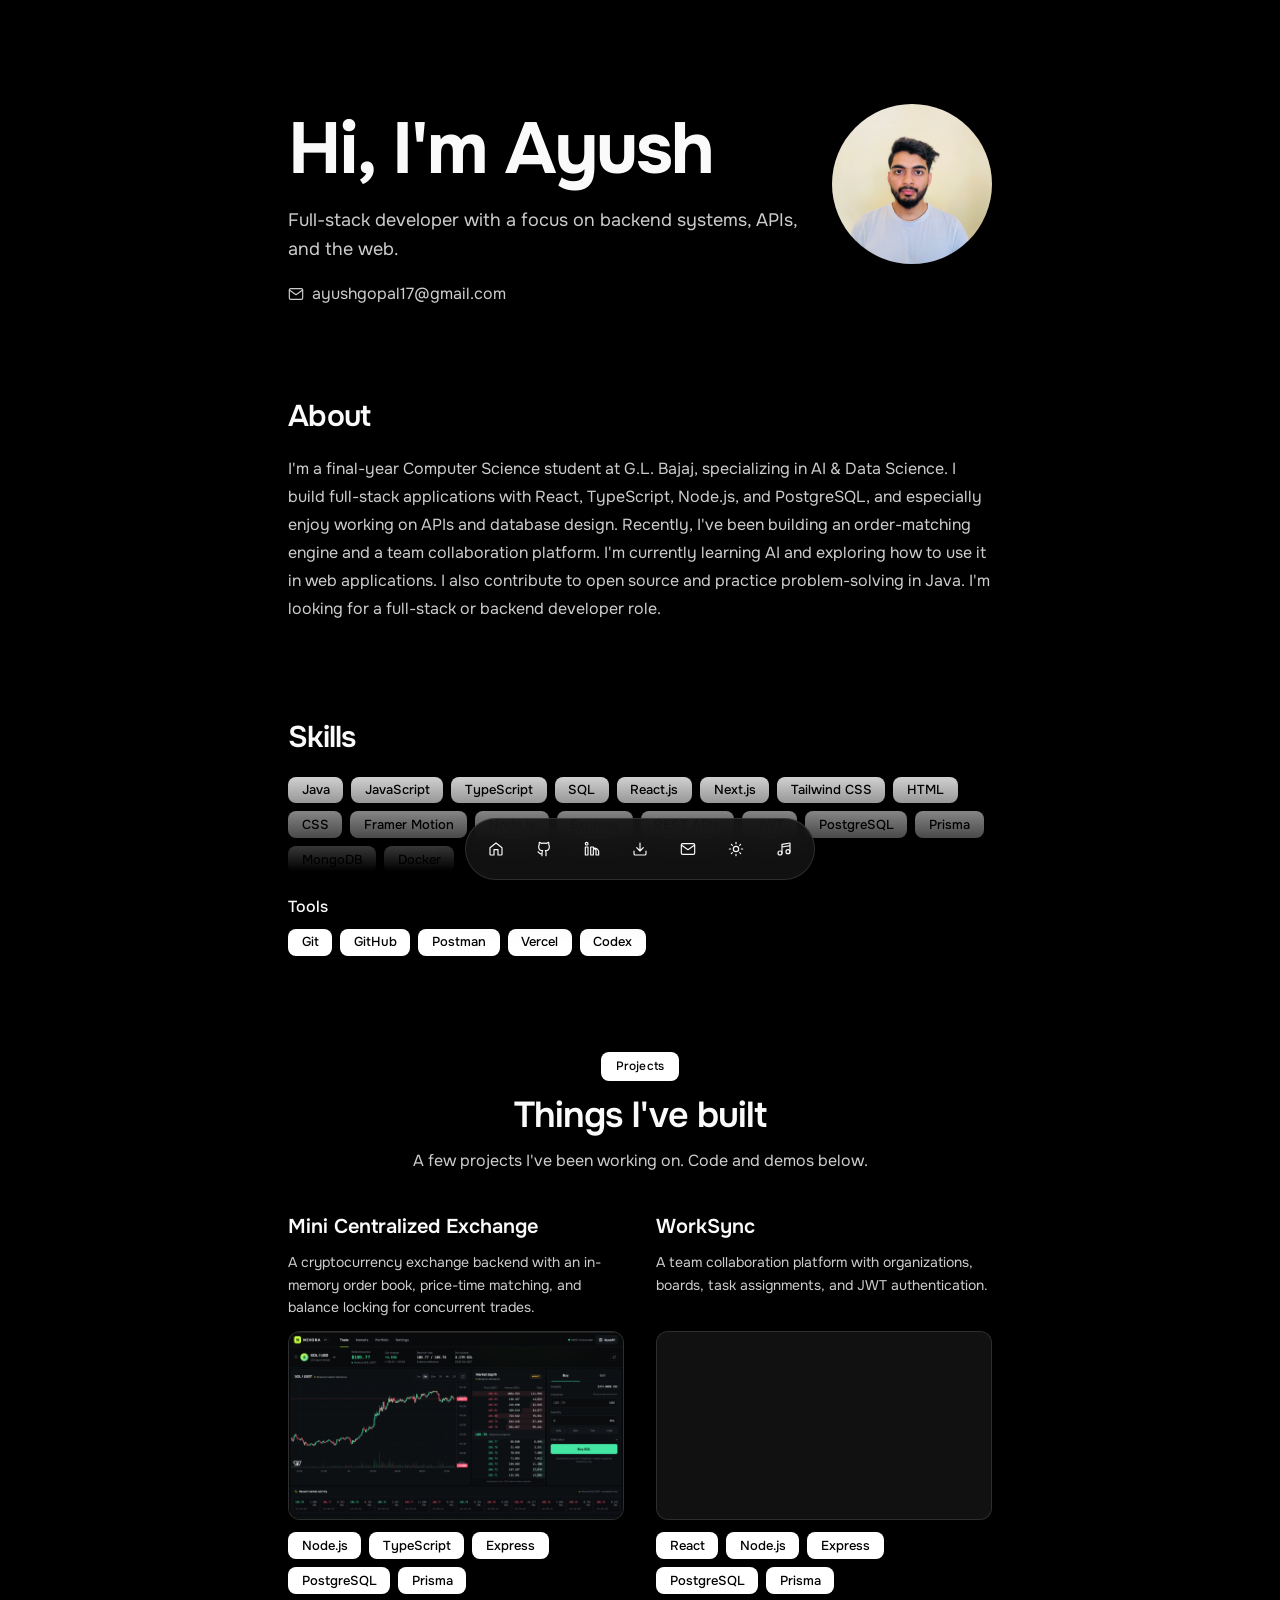
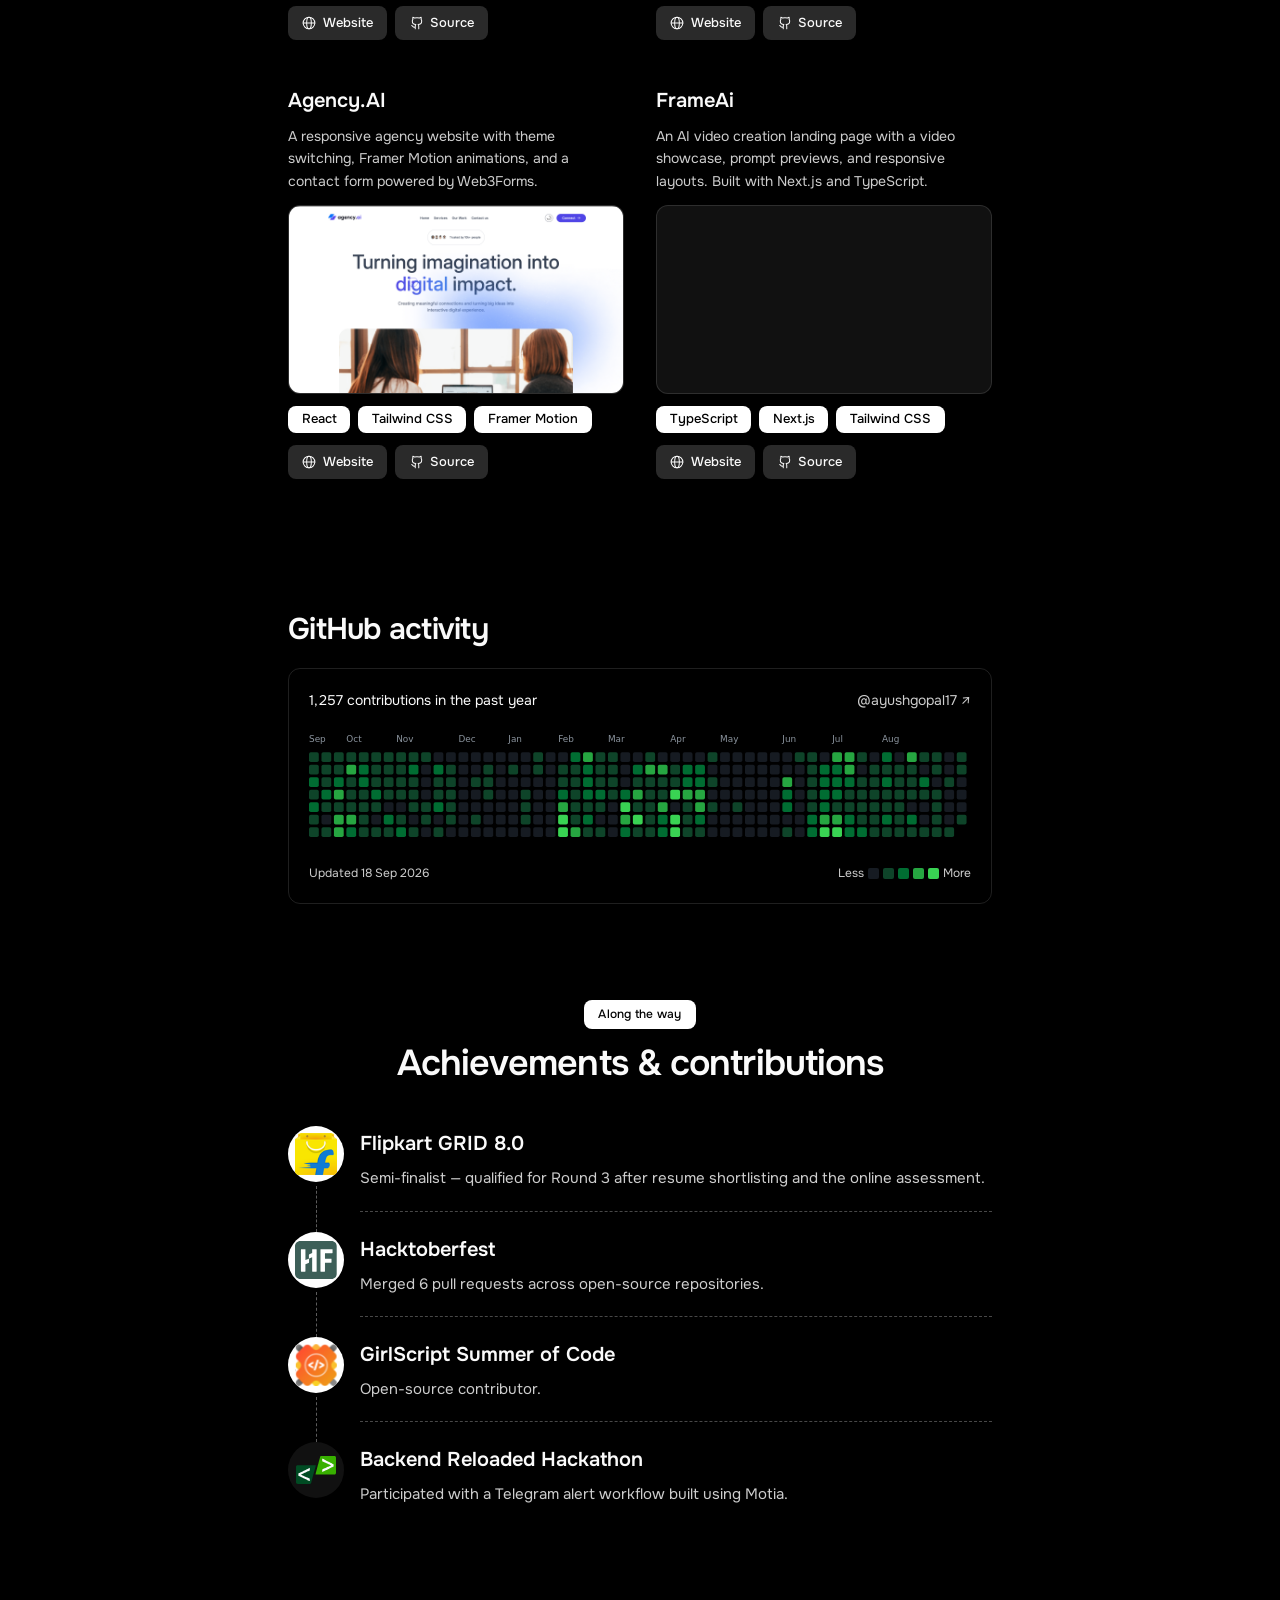
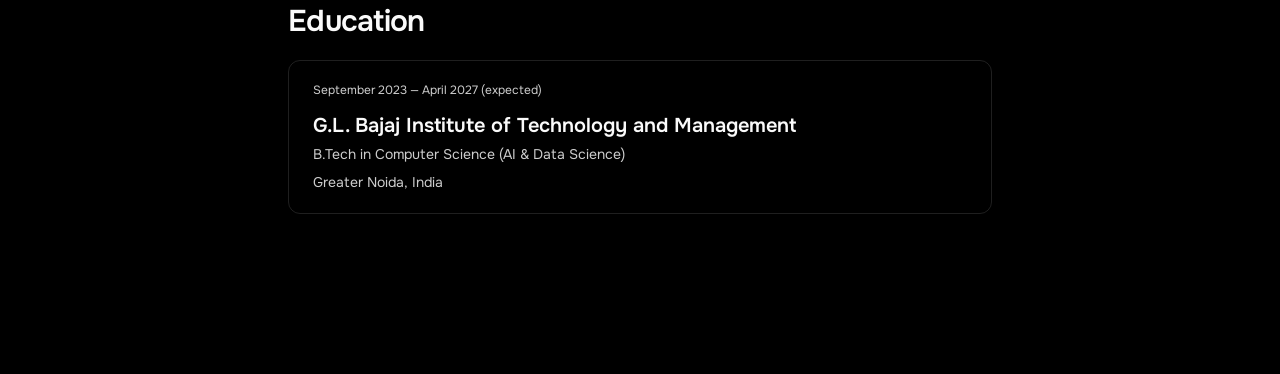
==== commit 5e612086: "added a music" ====
--- a/index.html
+++ b/index.html
@@ -45,7 +45,9 @@
 <a href="https://drive.google.com/file/d/1-T6yErHjsQB55HGmi9FDxPvSMKHCMNSR/view" target="_blank" rel="noopener noreferrer" aria-label="View resume" data-tooltip="Resume"><svg viewBox="0 0 24 24" fill="none" stroke="currentColor" stroke-width="1.75" stroke-linecap="round" stroke-linejoin="round" aria-hidden="true"><path d="M21 15v4a2 2 0 0 1-2 2H5a2 2 0 0 1-2-2v-4M12 3v12m-5-5 5 5 5-5"/></svg></a>
 <button data-copy-email aria-label="Copy email" data-tooltip="Copy email"><svg viewBox="0 0 24 24" fill="none" stroke="currentColor" stroke-width="1.75" stroke-linecap="round" stroke-linejoin="round" aria-hidden="true"><rect x="2" y="4" width="20" height="16" rx="2"/><path d="m22 6-10 7L2 6"/></svg></button>
 <button id="theme-toggle" aria-label="Switch to light mode" data-tooltip="Toggle theme"><svg viewBox="0 0 24 24" fill="none" stroke="currentColor" stroke-width="1.75" stroke-linecap="round" stroke-linejoin="round" aria-hidden="true"><circle cx="12" cy="12" r="4"/><path d="M12 2v2m0 16v2M2 12h2m16 0h2M5 5l1.5 1.5m11 11L19 19M5 19l1.5-1.5m11-11L19 5"/></svg></button>
+<button id="music-toggle" type="button" aria-label="Play music" aria-pressed="false" data-tooltip="Play music"><svg class="music-note" viewBox="0 0 24 24" fill="none" stroke="currentColor" stroke-width="1.75" stroke-linecap="round" stroke-linejoin="round" aria-hidden="true"><path d="M9 18V5l12-2v13M9 9l12-2"/><ellipse cx="6" cy="18" rx="3" ry="3"/><ellipse cx="18" cy="16" rx="3" ry="3"/></svg><svg class="music-pause" viewBox="0 0 24 24" fill="none" stroke="currentColor" stroke-width="1.75" stroke-linecap="round" stroke-linejoin="round" aria-hidden="true"><path d="M9 5v14M15 5v14"/></svg></button>
 </nav>
+<audio id="background-music" src="assets/music.mp3" preload="none" loop></audio>
 <div id="copy-status" class="toast" role="status" aria-live="polite"></div>
 </body>
 </html>
--- a/style.css
+++ b/style.css
@@ -75,6 +75,9 @@
 .dock { position: fixed; bottom: max(20px, env(safe-area-inset-bottom)); left: 50%; transform: translateX(-50%); display: flex; align-items: center; gap: 4px; padding: 8px; border: 1px solid var(--border); border-radius: 999px; background: var(--dock-bg); backdrop-filter: blur(16px); -webkit-backdrop-filter: blur(16px); box-shadow: 0 25px 50px -12px #0004; z-index: 10; }
 .dock a, .dock button { display: grid; place-items: center; width: 44px; height: 44px; border-radius: 50%; position: relative; }
 .dock a:hover, .dock button:hover { background: var(--link-bg); }
+.dock #music-toggle[aria-pressed="true"] { background: var(--pill-bg); color: var(--pill-fg); }
+#music-toggle .music-pause, #music-toggle[aria-pressed="true"] .music-note { display: none; }
+#music-toggle[aria-pressed="true"] .music-pause { display: block; }
 [data-tooltip]::after { content: attr(data-tooltip); position: absolute; bottom: 52px; left: 50%; transform: translateX(-50%); padding: 4px 8px; border-radius: 5px; background: var(--pill-bg); color: var(--pill-fg); font-size: 12px; white-space: nowrap; opacity: 0; pointer-events: none; }
 [data-tooltip]:hover::after, [data-tooltip]:focus-visible::after { opacity: 1; }
 .toast { position: fixed; bottom: 100px; left: 50%; transform: translateX(-50%); background: var(--pill-bg); color: var(--pill-fg); padding: 8px 15px; border-radius: 8px; font-size: 14px; z-index: 15; max-width: calc(100% - 40px); text-align: center; }
@@ -137,6 +140,7 @@
 
 @media (max-width: 359px) {
   .dock { gap: 0; padding: 6px; }
+  .dock a, .dock button { width: 40px; }
 }
 
 .activity-card { border: 1px solid var(--border); border-radius: 12px; padding: 20px; }
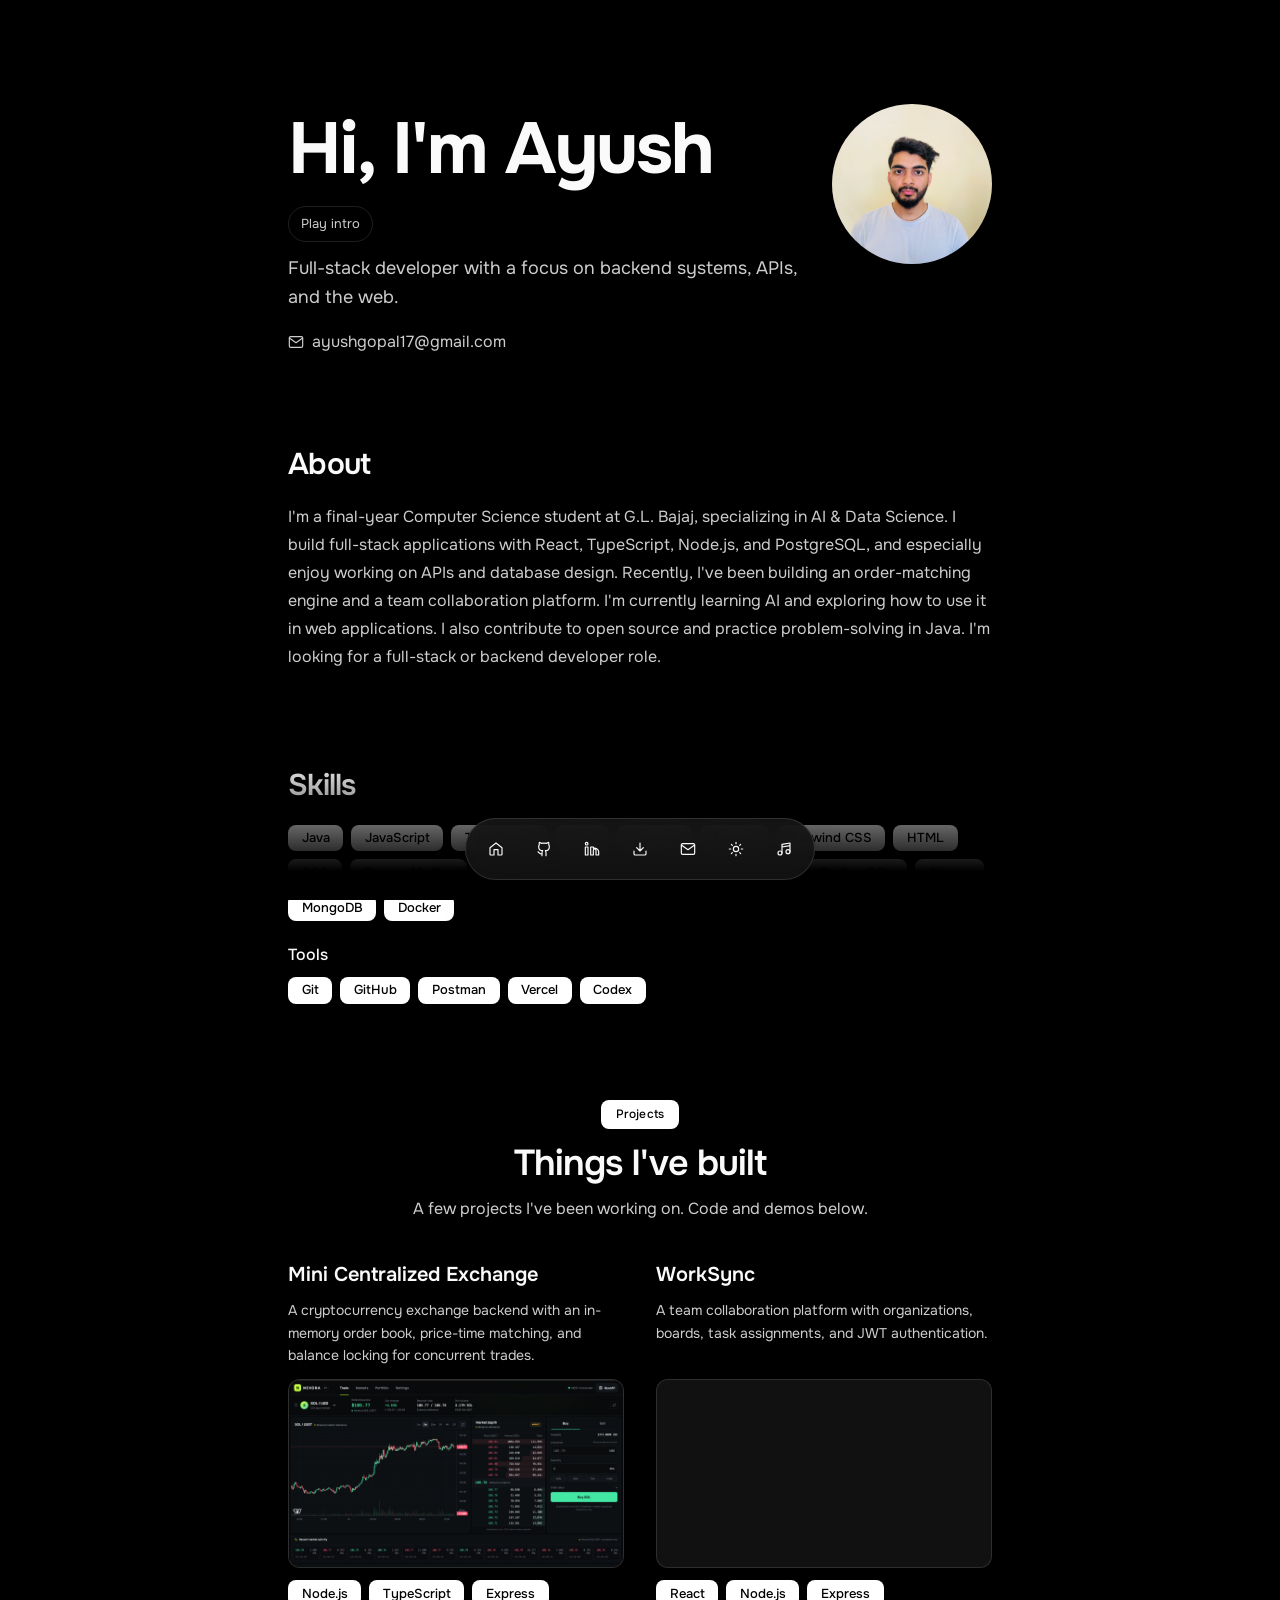
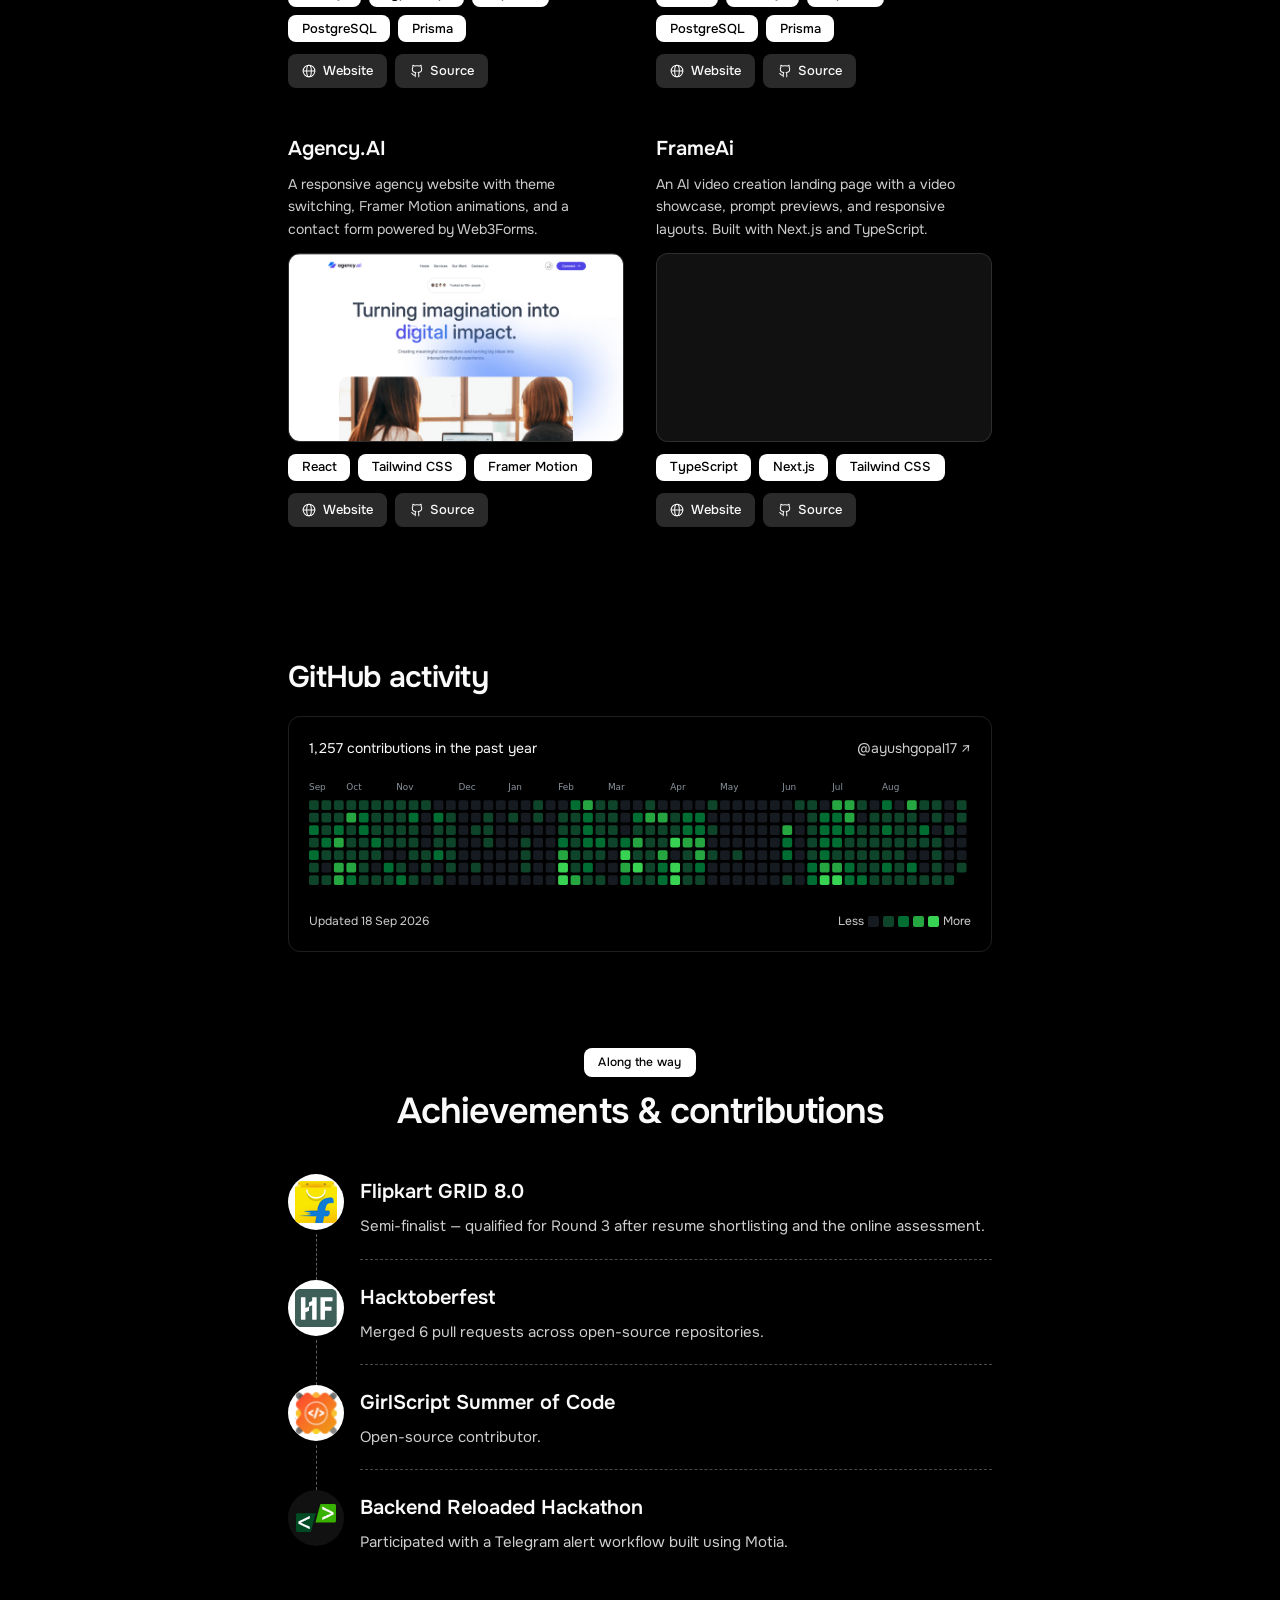
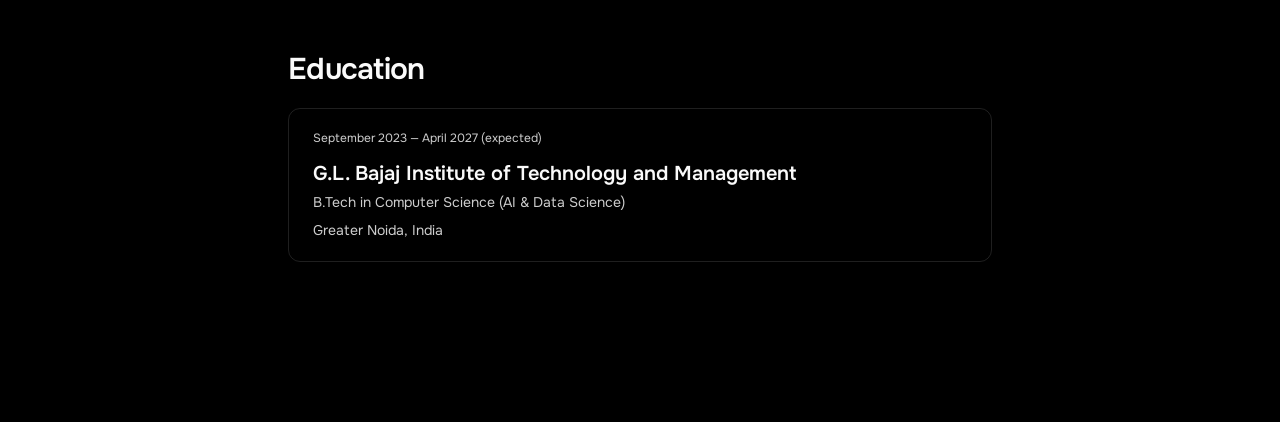
==== commit 6fe4782d: "added a intro-button" ====
--- a/index.html
+++ b/index.html
@@ -6,7 +6,7 @@
 <meta name="theme-color" content="#000000">
 <meta name="description" content="Ayush Gopal — full-stack and backend developer working with TypeScript, React, Node.js, and PostgreSQL.">
 <title>Ayush Gopal — Full-stack Developer</title>
-<link rel="icon" href="favicon.svg" type="image/svg+xml">
+<link rel="icon" href="favicon.svg?v=2" type="image/svg+xml">
 <link rel="preconnect" href="https://fonts.googleapis.com">
 <link rel="preconnect" href="https://fonts.gstatic.com" crossorigin>
 <link href="https://fonts.googleapis.com/css2?family=Onest:wght@400;500;600;700&display=swap" rel="stylesheet">
@@ -17,7 +17,7 @@
 <a class="skip-link" href="#main">Skip to content</a>
 <main id="main">
 <section class="hero" id="home">
-<div class="hero-copy"><h1>Hi, I'm Ayush</h1><p class="tagline">Full-stack developer with a focus on backend systems, APIs, and the web.</p>
+<div class="hero-copy"><h1>Hi, I'm Ayush</h1><button id="intro-toggle" class="intro-button" type="button" aria-pressed="false">Play intro</button><p class="tagline">Full-stack developer with a focus on backend systems, APIs, and the web.</p>
 <button class="email-button" data-copy-email><svg viewBox="0 0 24 24" fill="none" stroke="currentColor" stroke-width="1.75" stroke-linecap="round" stroke-linejoin="round" aria-hidden="true"><rect x="2" y="4" width="20" height="16" rx="2"/><path d="m22 6-10 7L2 6"/></svg><span>ayushgopal17@gmail.com</span></button></div>
 <img class="avatar" src="assets/profile.jpg" alt="Ayush Gopal" width="160" height="160">
 </section>
@@ -47,6 +47,8 @@
 <button id="theme-toggle" aria-label="Switch to light mode" data-tooltip="Toggle theme"><svg viewBox="0 0 24 24" fill="none" stroke="currentColor" stroke-width="1.75" stroke-linecap="round" stroke-linejoin="round" aria-hidden="true"><circle cx="12" cy="12" r="4"/><path d="M12 2v2m0 16v2M2 12h2m16 0h2M5 5l1.5 1.5m11 11L19 19M5 19l1.5-1.5m11-11L19 5"/></svg></button>
 <button id="music-toggle" type="button" aria-label="Play music" aria-pressed="false" data-tooltip="Play music"><svg class="music-note" viewBox="0 0 24 24" fill="none" stroke="currentColor" stroke-width="1.75" stroke-linecap="round" stroke-linejoin="round" aria-hidden="true"><path d="M9 18V5l12-2v13M9 9l12-2"/><ellipse cx="6" cy="18" rx="3" ry="3"/><ellipse cx="18" cy="16" rx="3" ry="3"/></svg><svg class="music-pause" viewBox="0 0 24 24" fill="none" stroke="currentColor" stroke-width="1.75" stroke-linecap="round" stroke-linejoin="round" aria-hidden="true"><path d="M9 5v14M15 5v14"/></svg></button>
 </nav>
+<button id="intro-stop" class="intro-stop" type="button" hidden>Pause intro</button>
+<audio id="intro-music" src="assets/new-intro.mp3" preload="metadata"></audio>
 <audio id="background-music" src="assets/music.mp3" preload="none" loop></audio>
 <div id="copy-status" class="toast" role="status" aria-live="polite"></div>
 </body>
--- a/style.css
+++ b/style.css
@@ -37,6 +37,10 @@
 section { padding: 48px 0; min-width: 0; }
 .hero { padding-top: 64px; padding-bottom: 40px; display: flex; justify-content: space-between; align-items: flex-start; gap: 32px; }
 .hero-copy { min-width: 0; flex: 1; }
+.intro-button { display: inline-flex; align-items: center; min-height: 36px; margin-top: 12px; padding: 6px 12px; border: 1px solid var(--border); border-radius: 999px; color: var(--muted-fg); font-size: 13px; }
+.intro-button:hover, .intro-button[aria-pressed="true"] { background: var(--link-bg); color: var(--fg); }
+.intro-stop { position: fixed; bottom: 100px; left: 50%; transform: translateX(-50%); z-index: 30; padding: 8px 16px; border: 1px solid var(--border); border-radius: 999px; background: var(--dock-bg); color: var(--fg); font-size: 13px; backdrop-filter: blur(12px); }
+.intro-stop[hidden] { display: none; }
 h1 { font-size: 72px; font-weight: 700; line-height: 1.25; letter-spacing: -.025em; }
 .tagline { margin-top: 12px; font-size: 18px; line-height: 1.625; color: var(--muted-fg); }
 .avatar { height: 160px; width: 160px; border-radius: 50%; object-fit: cover; object-position: center 28%; flex-shrink: 0; }
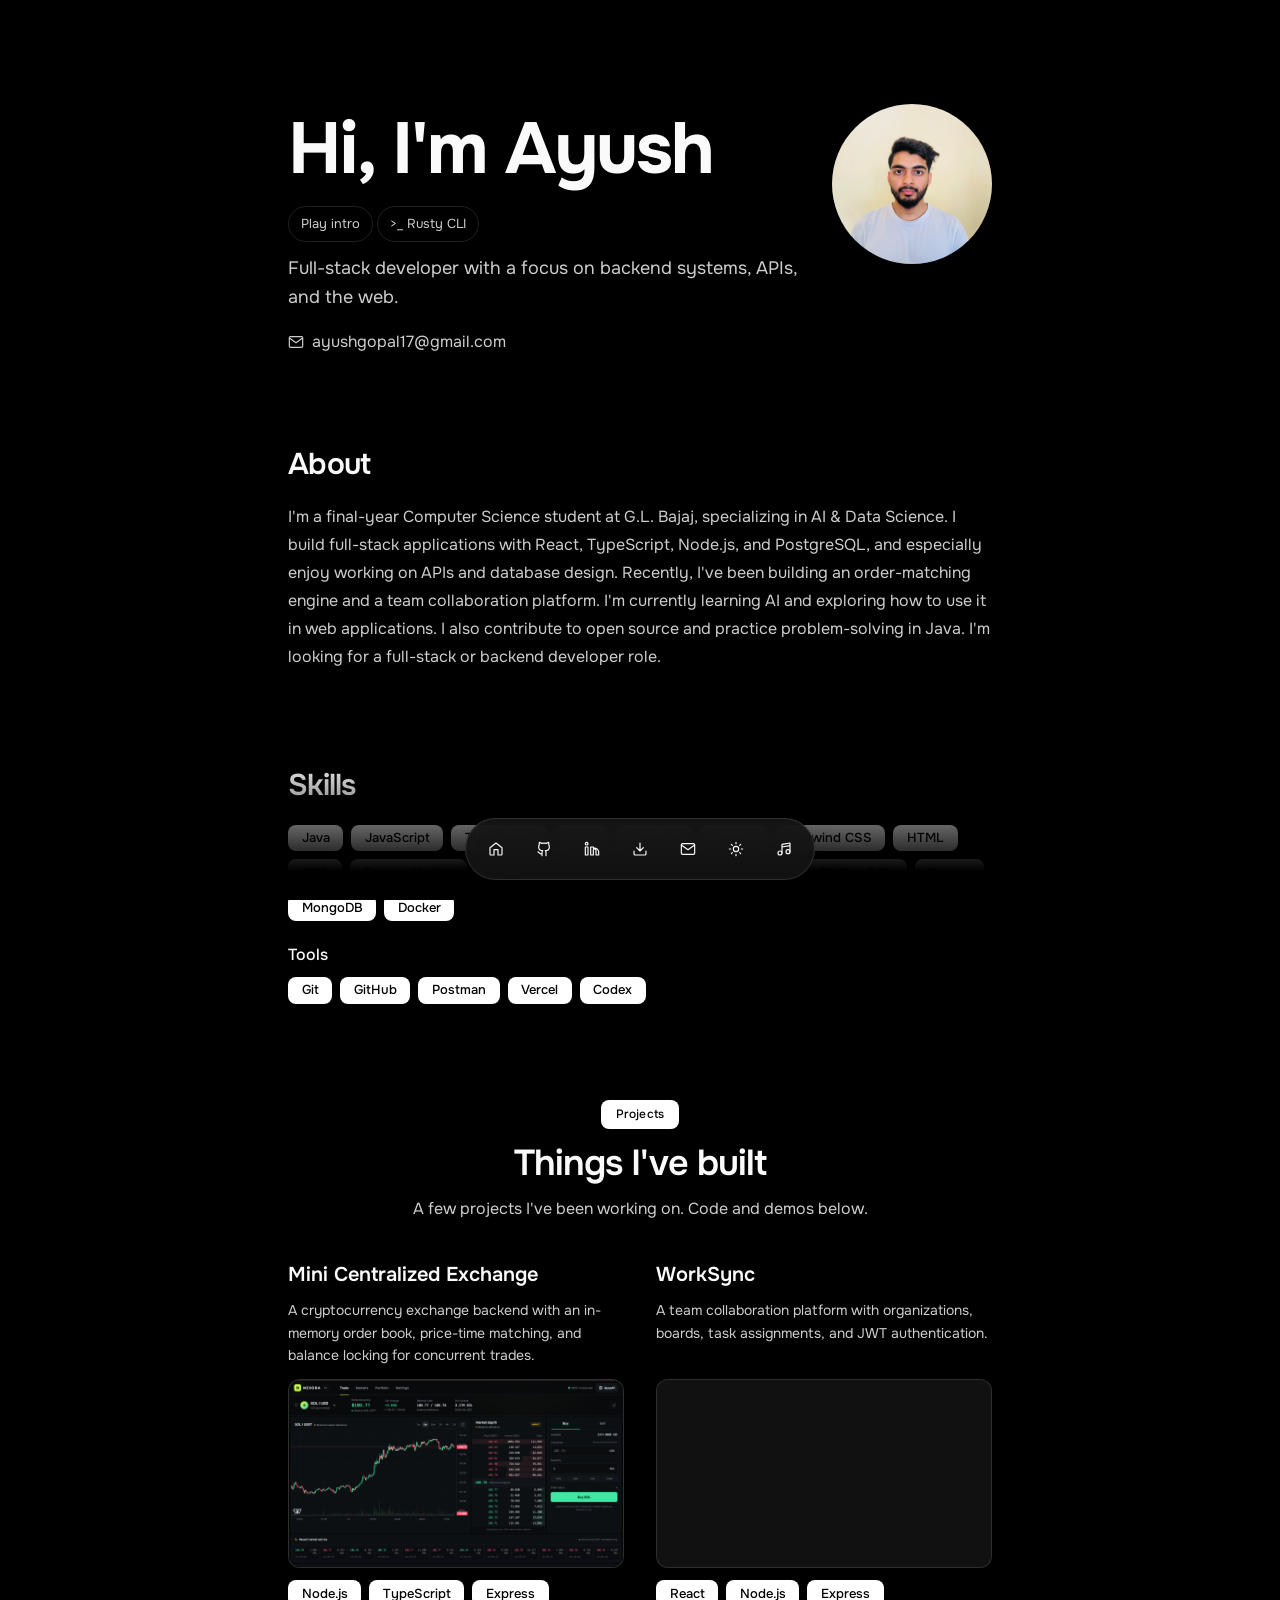
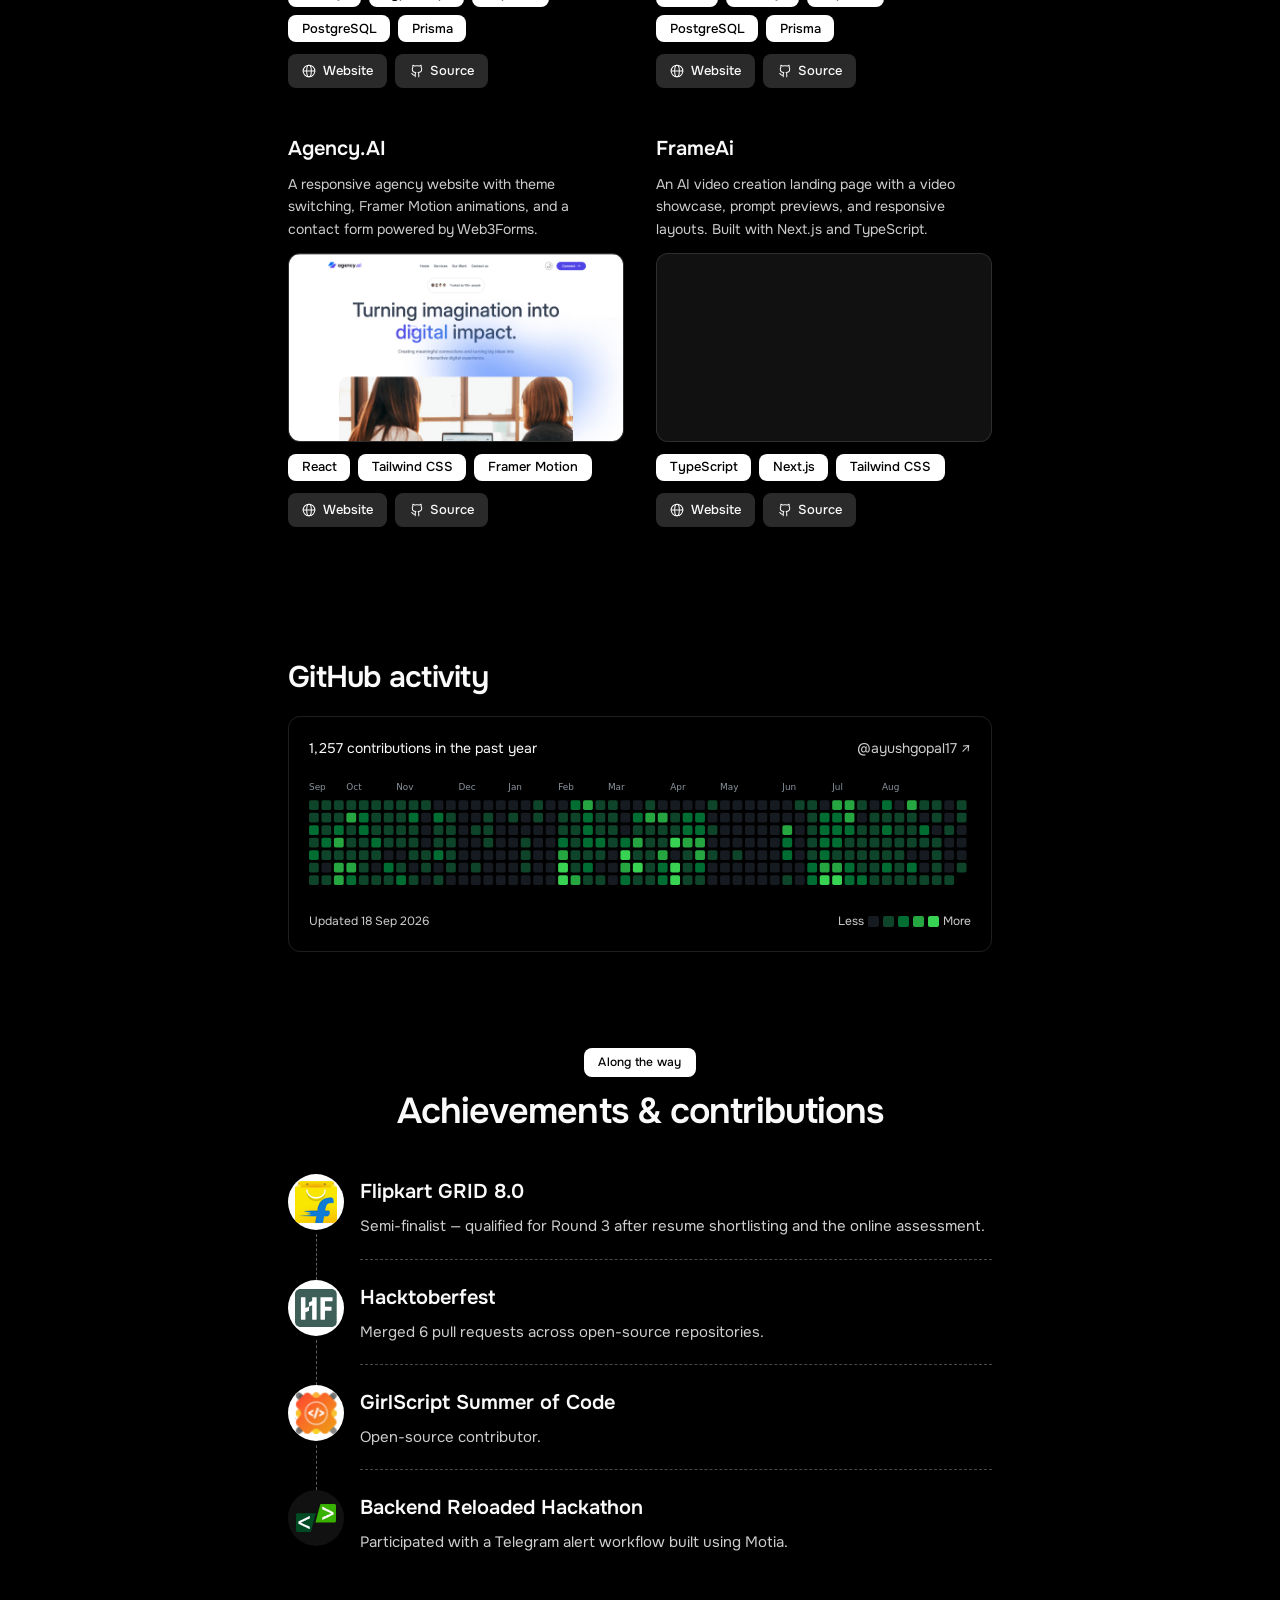
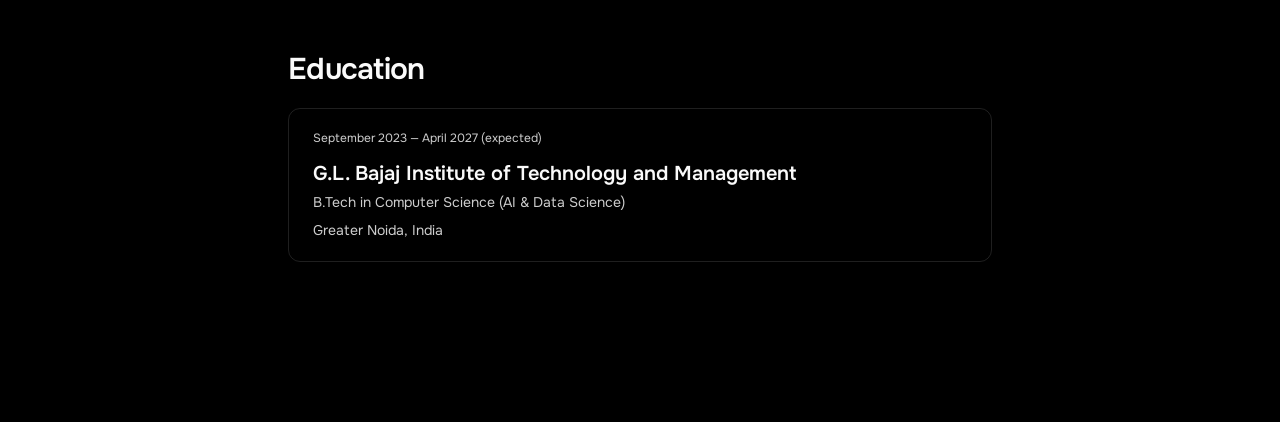
==== commit 82f422b2: "added a terminal cli" ====
--- a/index.html
+++ b/index.html
@@ -17,7 +17,7 @@
 <a class="skip-link" href="#main">Skip to content</a>
 <main id="main">
 <section class="hero" id="home">
-<div class="hero-copy"><h1>Hi, I'm Ayush</h1><button id="intro-toggle" class="intro-button" type="button" aria-pressed="false">Play intro</button><p class="tagline">Full-stack developer with a focus on backend systems, APIs, and the web.</p>
+<div class="hero-copy"><h1>Hi, I'm Ayush</h1><button id="intro-toggle" class="intro-button" type="button" aria-pressed="false">Play intro</button> <a class="intro-button" href="rusty.html" aria-label="Explore portfolio in Rusty CLI">&gt;_ Rusty CLI</a><p class="tagline">Full-stack developer with a focus on backend systems, APIs, and the web.</p>
 <button class="email-button" data-copy-email><svg viewBox="0 0 24 24" fill="none" stroke="currentColor" stroke-width="1.75" stroke-linecap="round" stroke-linejoin="round" aria-hidden="true"><rect x="2" y="4" width="20" height="16" rx="2"/><path d="m22 6-10 7L2 6"/></svg><span>ayushgopal17@gmail.com</span></button></div>
 <img class="avatar" src="assets/profile.jpg" alt="Ayush Gopal" width="160" height="160">
 </section>
